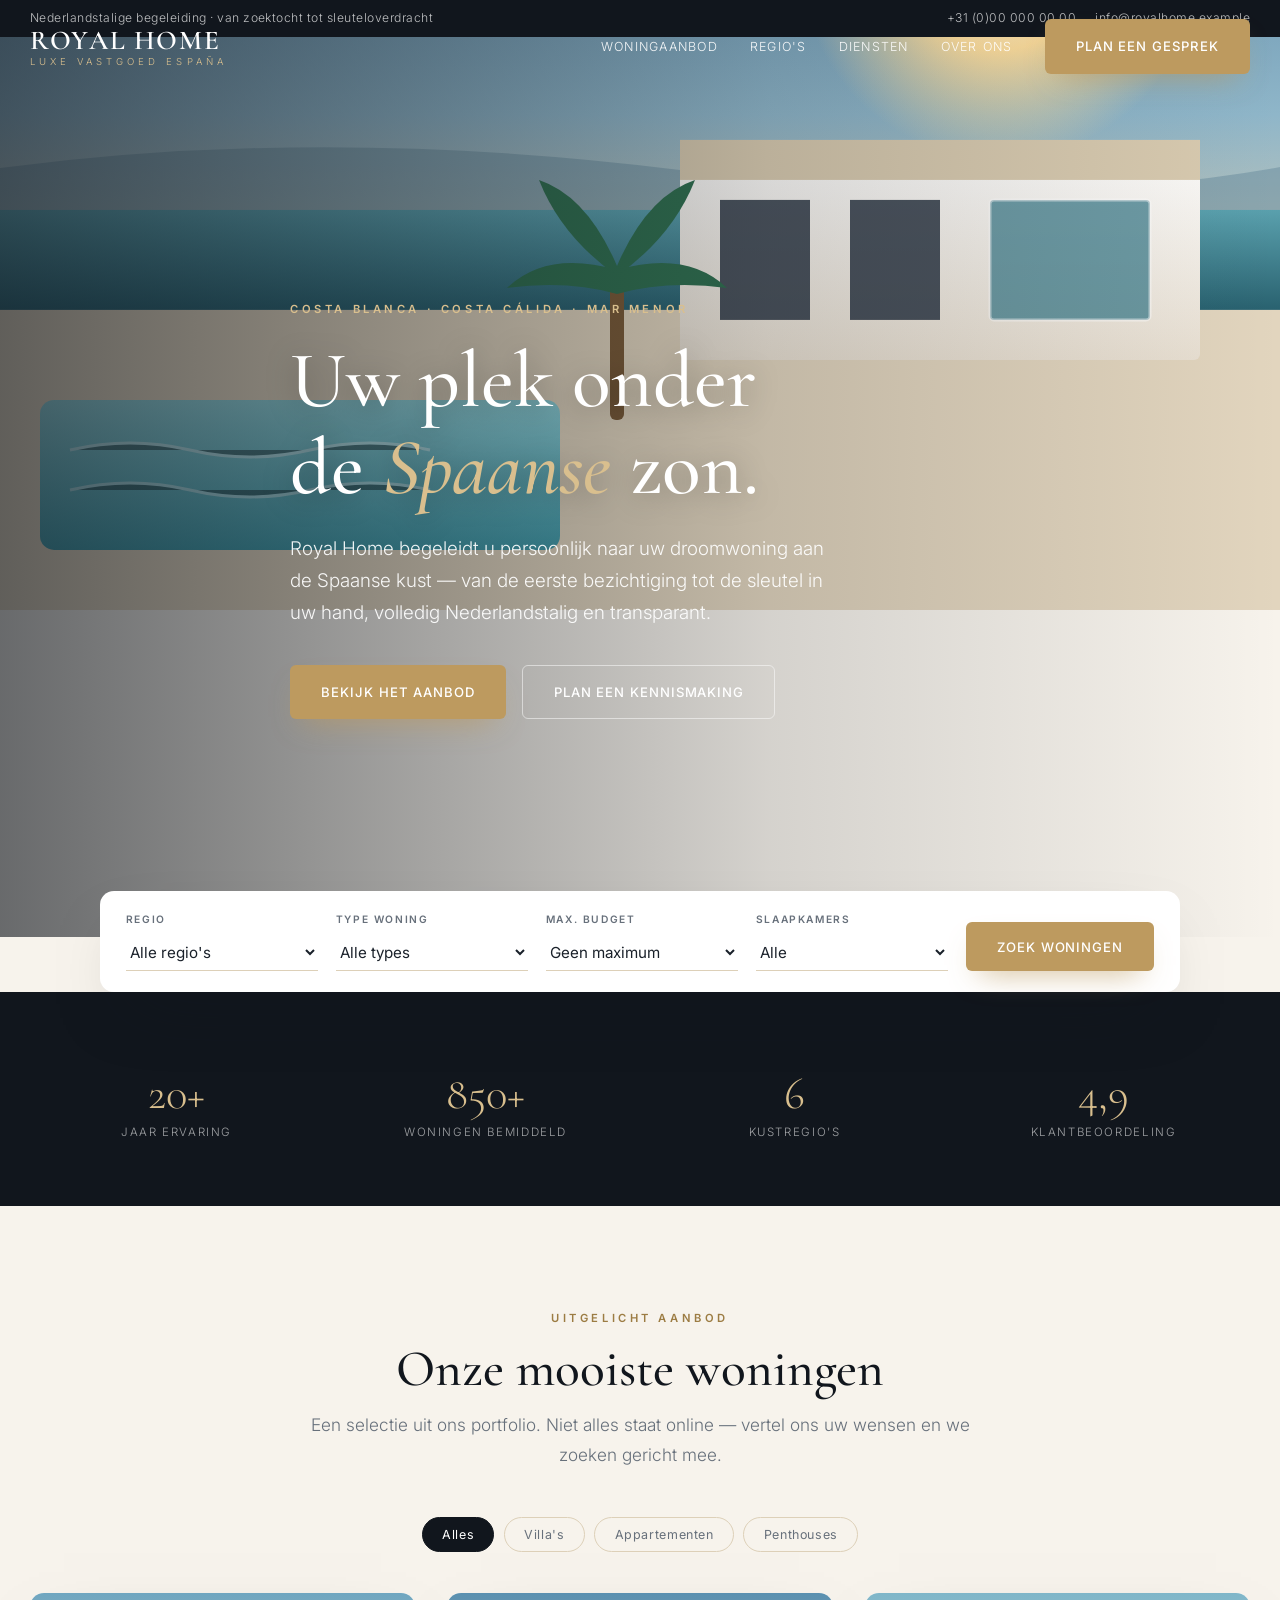
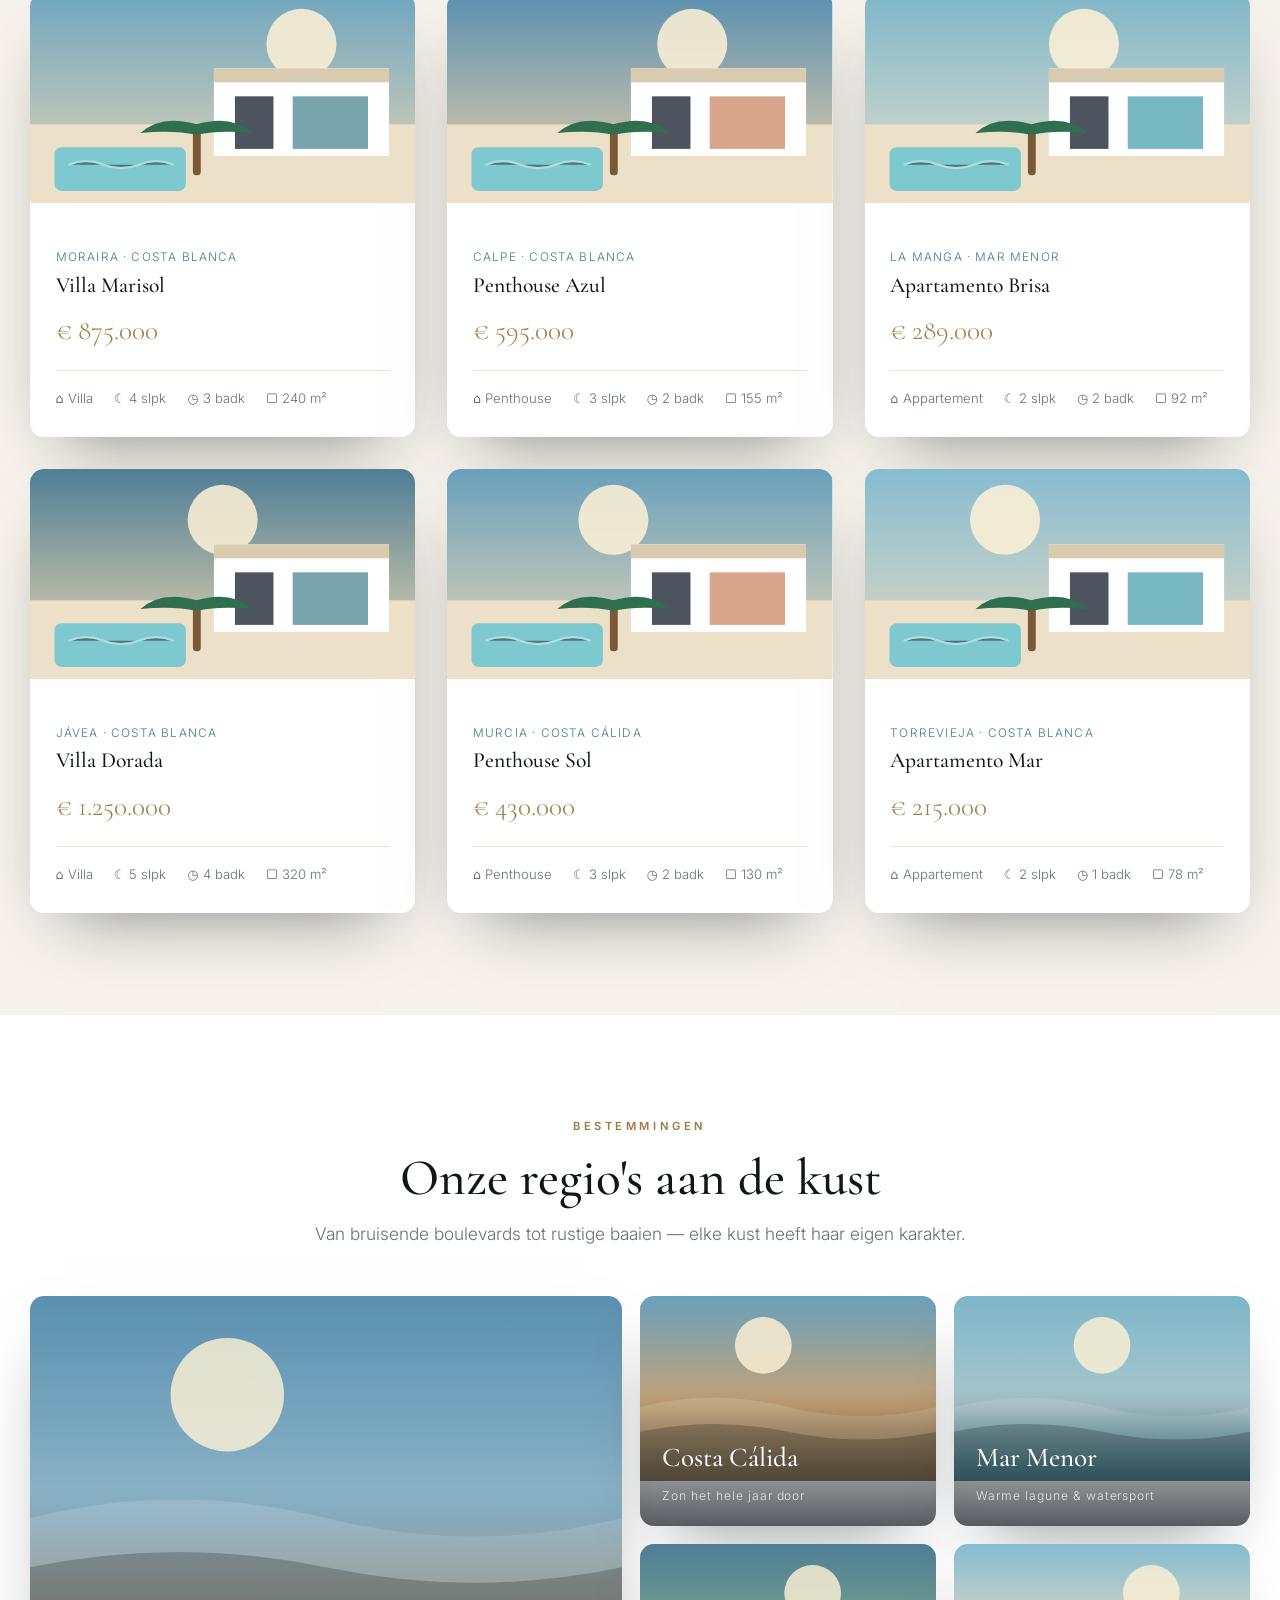
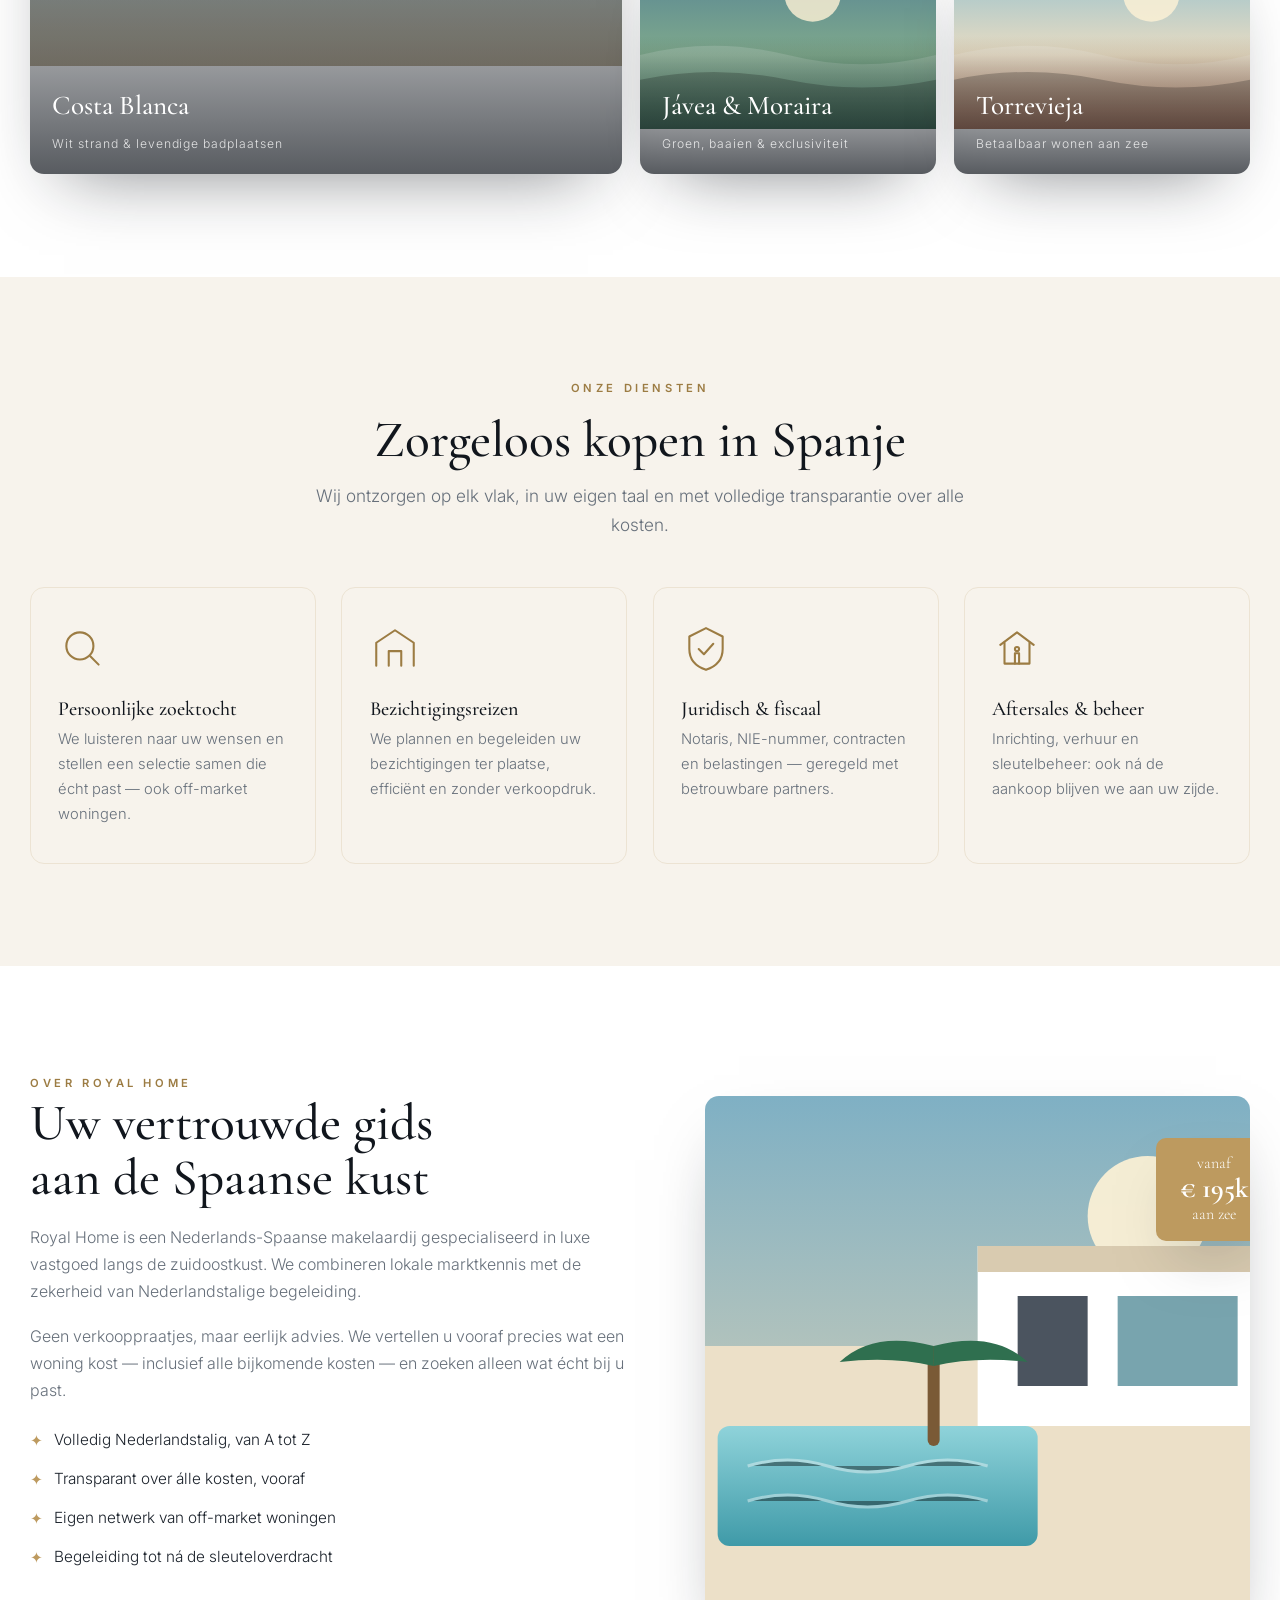
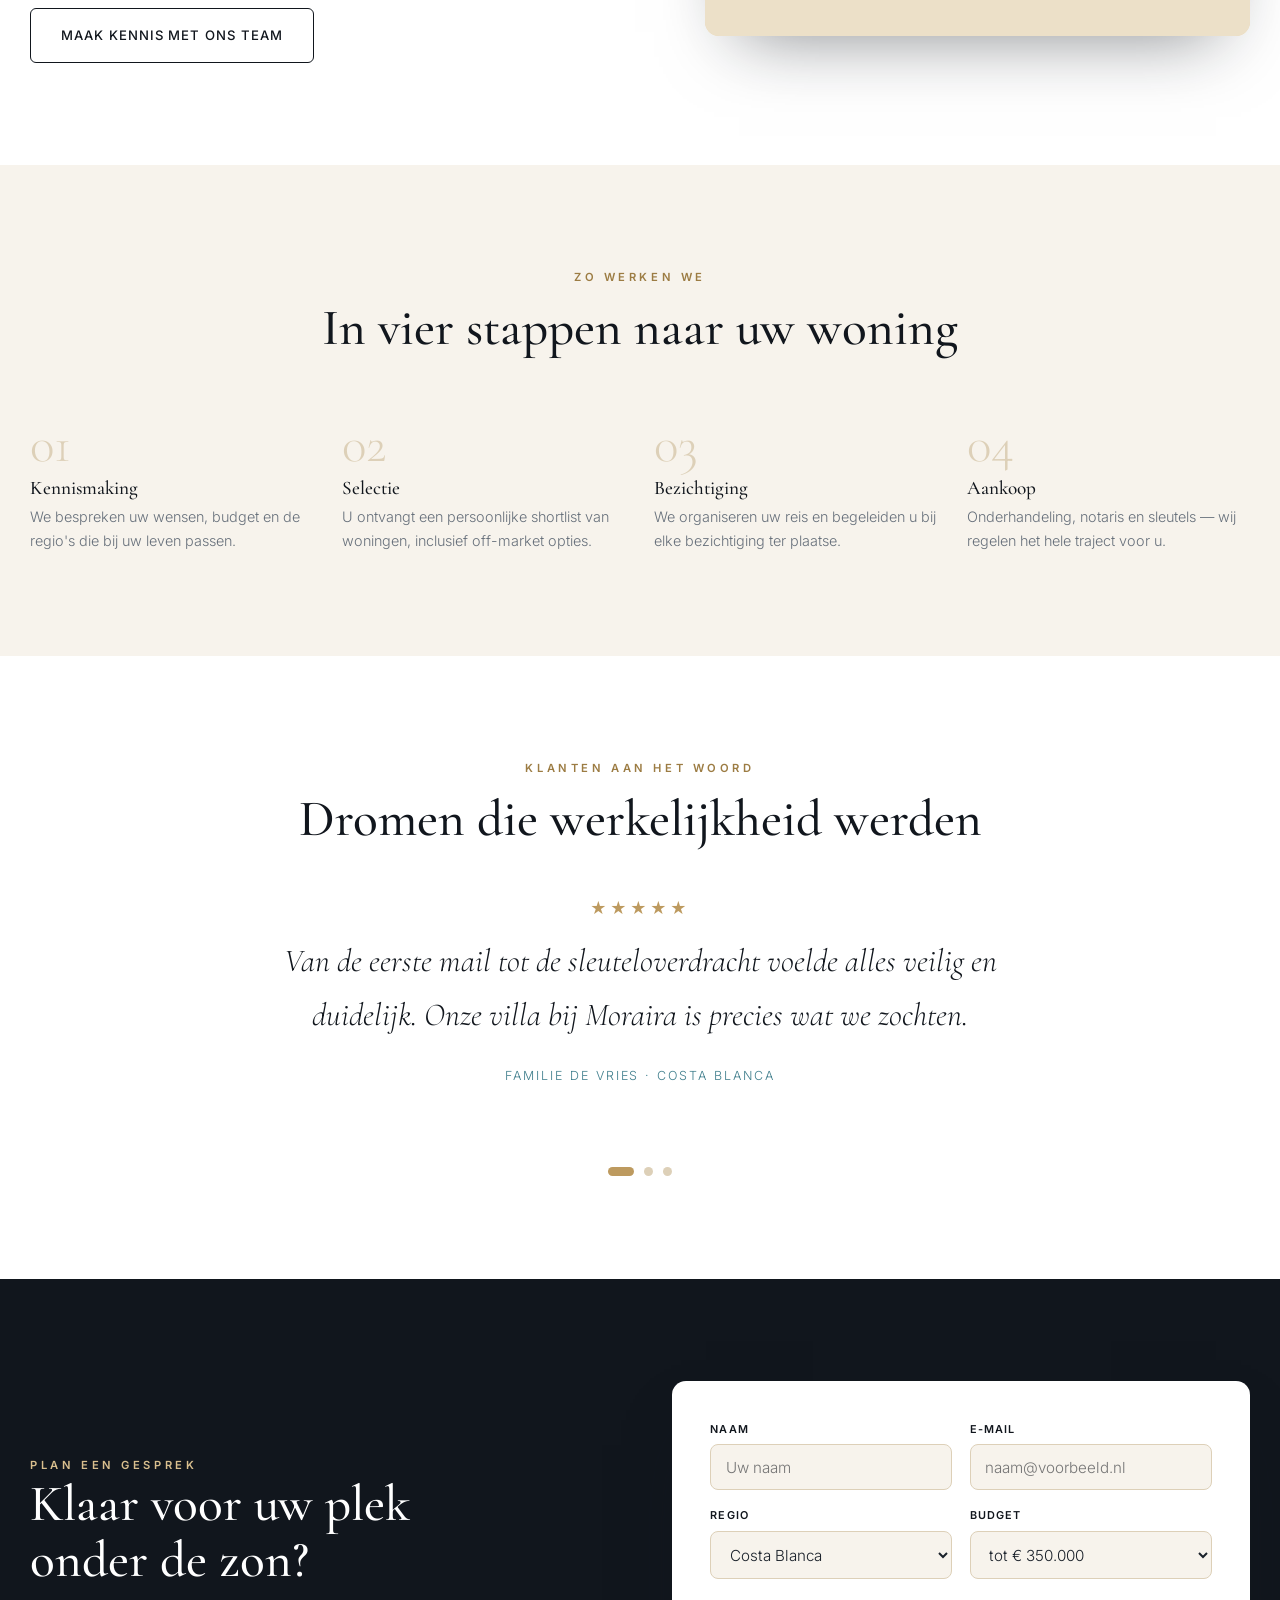
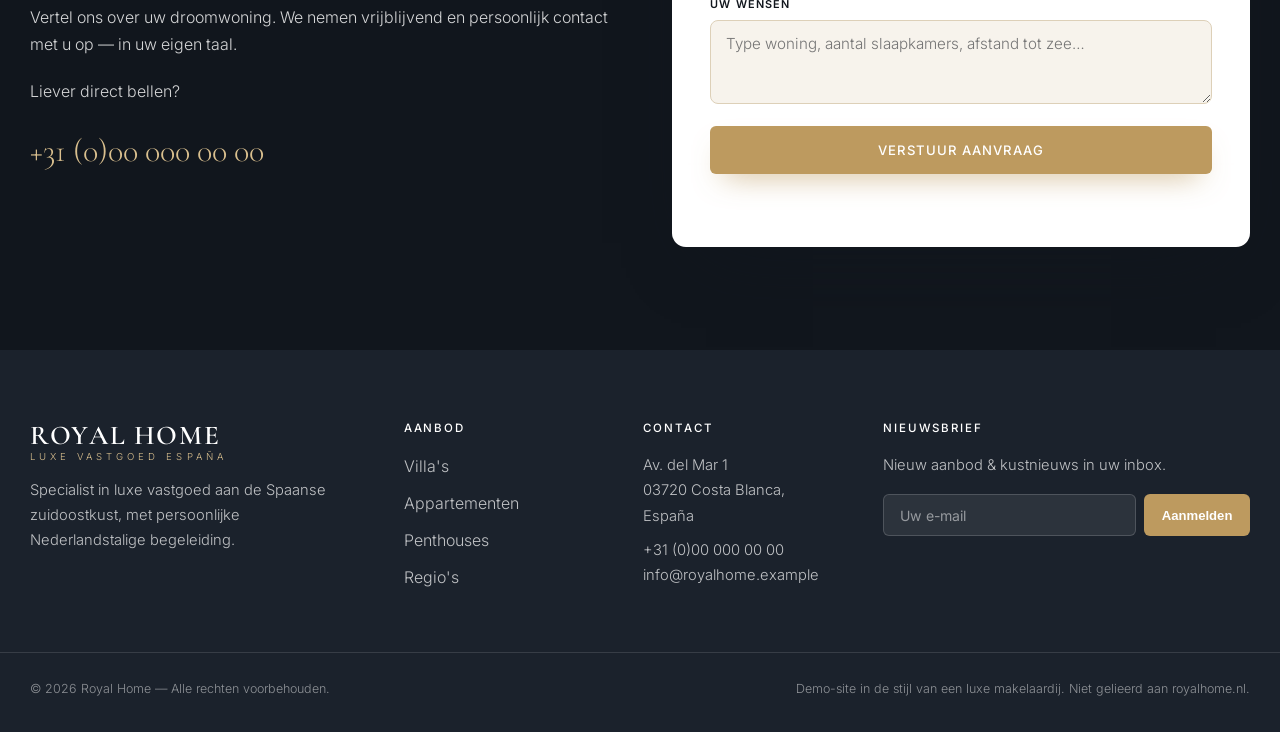
==== website/royalhome/index.html @ 803c6f8b "Add Royal Home — luxury Spanish real-estate site (in the style of) Self-contained one-page site for " ====
<!DOCTYPE html>
<html lang="nl">
<head>
<meta charset="UTF-8" />
<meta name="viewport" content="width=device-width, initial-scale=1.0" />
<meta name="description" content="Royal Home — specialist in luxe vastgoed aan de Spaanse kust. Vind uw droomwoning aan de Costa Blanca met persoonlijke, Nederlandstalige begeleiding." />
<meta name="theme-color" content="#11161d" />
<title>Royal Home — Luxe vastgoed aan de Spaanse kust</title>
<link rel="preconnect" href="https://fonts.googleapis.com" />
<link rel="preconnect" href="https://fonts.gstatic.com" crossorigin />
<link href="https://fonts.googleapis.com/css2?family=Cormorant+Garamond:ital,wght@0,400;0,500;0,600;1,400&family=Inter:wght@300;400;500;600&display=swap" rel="stylesheet" />
<style>
/* =====================================================================
   ROYAL HOME — luxe vastgoed (zelfstandige one-page, in de stijl van een
   premium makelaardij). Alle beelden zijn met SVG/CSS opgebouwd.
   ===================================================================== */
:root{
  --night:#11161d; --charcoal:#1b222c; --slate:#2c3744; --steel:#5a6878;
  --cream:#f7f3ec; --sand:#ece3d3; --sand-2:#ddd0b8;
  --gold:#bd9a5f; --gold-soft:#d9bf8e; --gold-deep:#9c7c43;
  --sea:#3f7e8c; --sea-soft:#a9c7cd; --terra:#c87f5a;
  --ink:#1a212a; --muted:#67707b; --white:#fff;
  --serif:"Cormorant Garamond",Georgia,serif;
  --sans:"Inter",system-ui,-apple-system,sans-serif;
  --max:1280px; --r:14px;
  --shadow:0 30px 70px -34px rgba(17,22,29,.55);
  --ease:cubic-bezier(.22,.61,.36,1);
}
*{box-sizing:border-box;margin:0;padding:0}
html{scroll-behavior:smooth}
body{font-family:var(--sans);font-weight:300;color:var(--ink);background:var(--cream);
  line-height:1.7;overflow-x:hidden;-webkit-font-smoothing:antialiased}
a{color:inherit;text-decoration:none}
img{display:block;max-width:100%}
.container{width:100%;max-width:var(--max);margin:0 auto;padding:0 30px}
h1,h2,h3,h4{font-family:var(--serif);font-weight:500;line-height:1.08;color:var(--night)}
h1{font-size:clamp(2.7rem,6.4vw,5rem)}
h2{font-size:clamp(2rem,4.2vw,3.2rem)}
h3{font-size:1.45rem}
.eyebrow{font-family:var(--sans);text-transform:uppercase;letter-spacing:.32em;
  font-size:.7rem;font-weight:600;color:var(--gold-deep)}
.eyebrow.light{color:var(--gold-soft)}
.lead{color:var(--muted);font-size:1.08rem;font-weight:300}

/* ---------- buttons ---------- */
.btn{display:inline-flex;align-items:center;gap:.55rem;padding:.95rem 1.9rem;border-radius:6px;
  font-family:var(--sans);font-size:.82rem;font-weight:500;letter-spacing:.07em;text-transform:uppercase;
  cursor:pointer;border:1px solid transparent;transition:transform .4s var(--ease),background .4s var(--ease),color .4s var(--ease),box-shadow .4s var(--ease)}
.btn:hover{transform:translateY(-2px)}
.btn-gold{background:var(--gold);color:#fff;box-shadow:0 14px 30px -14px rgba(189,154,95,.8)}
.btn-gold:hover{background:var(--gold-deep)}
.btn-ghost{background:transparent;color:#fff;border-color:rgba(255,255,255,.5)}
.btn-ghost:hover{background:rgba(255,255,255,.12)}
.btn-line{background:transparent;color:var(--night);border-color:var(--night)}
.btn-line:hover{background:var(--night);color:#fff}
.btn-block{width:100%;justify-content:center}

/* ---------- preloader ---------- */
#loader{position:fixed;inset:0;z-index:10000;background:var(--night);display:flex;flex-direction:column;
  align-items:center;justify-content:center;gap:1.3rem;transition:opacity .8s var(--ease),visibility .8s}
#loader.done{opacity:0;visibility:hidden}
.lo-mark{font-family:var(--serif);color:#fff;font-size:2rem;letter-spacing:.16em;text-align:center}
.lo-mark b{color:var(--gold-soft);font-weight:500}
.lo-bar{width:170px;height:2px;background:rgba(255,255,255,.16);overflow:hidden}
.lo-bar i{display:block;height:100%;width:0;background:var(--gold);animation:load 1.5s var(--ease) forwards}
@keyframes load{to{width:100%}}
.lo-cap{font-size:.64rem;letter-spacing:.4em;text-transform:uppercase;color:rgba(255,255,255,.5)}

/* ---------- topbar + header ---------- */
.topbar{background:var(--night);color:rgba(255,255,255,.72);font-size:.76rem;letter-spacing:.04em;
  padding:.5rem 0;position:relative;z-index:190}
.topbar .row{display:flex;justify-content:space-between;align-items:center;gap:1rem}
.topbar a:hover{color:var(--gold-soft)}
.topbar .r a{margin-left:1.2rem}
.header{position:fixed;top:0;left:0;right:0;z-index:200;padding:1.2rem 0;
  transition:transform .5s var(--ease),background .5s var(--ease),padding .5s var(--ease),box-shadow .5s var(--ease)}
.header.scrolled{background:rgba(247,243,236,.95);backdrop-filter:blur(14px);padding:.7rem 0;
  box-shadow:0 1px 0 rgba(17,22,29,.08);top:0}
.header.hidden{transform:translateY(-130%)}
.header-inner{display:flex;align-items:center;justify-content:space-between}
.brand{display:flex;flex-direction:column;line-height:1;font-family:var(--serif);color:#fff;transition:color .5s var(--ease)}
.brand b{font-size:1.7rem;font-weight:600;letter-spacing:.06em}
.brand span{font-family:var(--sans);font-size:.6rem;letter-spacing:.42em;text-transform:uppercase;
  color:var(--gold-soft);margin-top:3px}
.scrolled .brand{color:var(--night)}
.nav{display:flex;align-items:center;gap:2rem}
.nav a.link{font-size:.78rem;letter-spacing:.1em;text-transform:uppercase;color:rgba(255,255,255,.92);position:relative;padding:.2rem 0}
.nav a.link::after{content:"";position:absolute;left:0;bottom:-4px;width:0;height:1px;background:var(--gold);transition:width .4s var(--ease)}
.nav a.link:hover::after{width:100%}
.scrolled .nav a.link{color:var(--ink)}
.burger{display:none;flex-direction:column;gap:6px;background:none;border:0;cursor:pointer;padding:8px;z-index:210}
.burger span{width:26px;height:2px;background:#fff;transition:.4s var(--ease)}
.scrolled .burger span{background:var(--night)}
.burger.open span{background:var(--night)}
.burger.open span:nth-child(1){transform:translateY(8px) rotate(45deg)}
.burger.open span:nth-child(2){opacity:0}
.burger.open span:nth-child(3){transform:translateY(-8px) rotate(-45deg)}

/* ---------- hero ---------- */
.hero{position:relative;height:100vh;min-height:680px;overflow:hidden;color:#fff;display:flex;align-items:center}
.scene{position:absolute;inset:0;z-index:0}
.scene svg{width:100%;height:100%;display:block}
.sun{animation:sunGlow 6s ease-in-out infinite}
@keyframes sunGlow{0%,100%{opacity:.92}50%{opacity:1}}
.palm{transform-box:fill-box;transform-origin:bottom center;animation:sway 5s ease-in-out infinite}
@keyframes sway{0%,100%{transform:rotate(-1.5deg)}50%{transform:rotate(1.5deg)}}
.hero::before{content:"";position:absolute;inset:0;z-index:1;
  background:linear-gradient(90deg,rgba(17,22,29,.62),rgba(17,22,29,.15) 60%,transparent)}
.hero-content{position:relative;z-index:3;max-width:760px;padding-top:40px}
.hero .eyebrow{display:inline-block;margin-bottom:1.2rem;opacity:0;animation:up .9s var(--ease) .3s forwards}
.hero h1{color:#fff;margin-bottom:1.4rem;text-shadow:0 4px 30px rgba(0,0,0,.35)}
.hero h1 .ln{display:block;opacity:0;transform:translateY(40px);animation:up 1s var(--ease) forwards}
.hero h1 .ln:nth-child(1){animation-delay:.45s}.hero h1 .ln:nth-child(2){animation-delay:.62s}
.hero .em{font-style:italic;color:var(--gold-soft)}
.hero-sub{font-size:1.18rem;max-width:540px;margin-bottom:2.2rem;color:rgba(255,255,255,.92);
  opacity:0;animation:up 1s var(--ease) .85s forwards}
.hero-actions{display:flex;gap:1rem;flex-wrap:wrap;opacity:0;animation:up 1s var(--ease) 1.05s forwards}
@keyframes up{to{opacity:1;transform:none}}

/* ---------- search bar ---------- */
.searchbar{position:relative;z-index:6;margin:-46px auto 0;max-width:1080px;background:#fff;
  border-radius:var(--r);box-shadow:var(--shadow);padding:1.3rem 1.6rem;display:grid;
  grid-template-columns:repeat(4,1fr) auto;gap:1.1rem;align-items:end}
.searchbar .fld{display:flex;flex-direction:column;gap:.35rem;text-align:left}
.searchbar label{font-size:.64rem;letter-spacing:.16em;text-transform:uppercase;color:var(--muted);font-weight:600}
.searchbar select,.searchbar input{border:0;border-bottom:1px solid var(--sand-2);background:transparent;
  padding:.45rem 0;font-family:var(--sans);font-size:.95rem;color:var(--ink);outline:none;transition:border-color .3s}
.searchbar select:focus,.searchbar input:focus{border-color:var(--gold)}
.searchbar .btn{height:fit-content}

/* ---------- reveal ---------- */
.reveal{opacity:0;transform:translateY(38px);transition:opacity 1s var(--ease),transform 1s var(--ease)}
.reveal.in{opacity:1;transform:none}
.reveal.d1{transition-delay:.1s}.reveal.d2{transition-delay:.2s}.reveal.d3{transition-delay:.3s}

/* ---------- sections ---------- */
.pad{padding:clamp(4.5rem,8vw,7.5rem) 0}
.alt{background:#fff}
.head{max-width:700px;margin:0 auto 3rem;text-align:center}
.head .eyebrow{display:block;margin-bottom:.9rem}
.head h2{margin-bottom:.8rem}

/* stats strip */
.strip{background:var(--night);color:#fff}
.strip .grid{display:grid;grid-template-columns:repeat(4,1fr);gap:1rem;text-align:center}
.strip .num{font-family:var(--serif);font-size:2.8rem;color:var(--gold-soft);line-height:1}
.strip .lbl{font-size:.72rem;letter-spacing:.14em;text-transform:uppercase;color:rgba(255,255,255,.6);margin-top:.4rem}

/* ---------- properties ---------- */
.filters{display:flex;justify-content:center;gap:.6rem;flex-wrap:wrap;margin-bottom:2.6rem}
.filters button{border:1px solid var(--sand-2);background:transparent;color:var(--muted);
  padding:.55rem 1.2rem;border-radius:999px;font-family:var(--sans);font-size:.78rem;letter-spacing:.05em;
  cursor:pointer;transition:.35s var(--ease)}
.filters button:hover{border-color:var(--gold)}
.filters button.on{background:var(--night);color:#fff;border-color:var(--night)}
.props{display:grid;grid-template-columns:repeat(3,1fr);gap:2rem}
.prop{background:#fff;border-radius:var(--r);overflow:hidden;box-shadow:var(--shadow);display:flex;flex-direction:column;
  transition:transform .55s var(--ease),box-shadow .55s var(--ease),opacity .4s,filter .4s}
.prop:hover{transform:translateY(-8px);box-shadow:0 44px 80px -36px rgba(17,22,29,.55)}
.prop.hide{display:none}
.prop-art{position:relative;height:230px;overflow:hidden;cursor:pointer}
.prop-art .scene-svg{position:absolute;inset:0;transition:transform 1.1s var(--ease)}
.prop:hover .prop-art .scene-svg{transform:scale(1.07)}
.prop-badge{position:absolute;top:14px;left:14px;background:var(--gold);color:#fff;font-size:.64rem;
  letter-spacing:.12em;text-transform:uppercase;font-weight:600;padding:.35rem .7rem;border-radius:4px}
.prop-fav{position:absolute;top:12px;right:12px;width:34px;height:34px;border-radius:50%;border:0;
  background:rgba(255,255,255,.85);color:var(--gold-deep);cursor:pointer;font-size:1rem;line-height:34px;text-align:center;transition:.3s}
.prop-fav:hover{background:#fff;transform:scale(1.1)}
.prop-fav.on{background:var(--gold);color:#fff}
.prop-body{padding:1.5rem 1.6rem 1.7rem;display:flex;flex-direction:column;flex:1}
.prop-loc{font-size:.74rem;letter-spacing:.1em;text-transform:uppercase;color:var(--sea);margin-bottom:.4rem}
.prop-body h3{margin-bottom:.5rem;font-size:1.35rem}
.prop-price{font-family:var(--serif);font-size:1.7rem;color:var(--gold-deep);margin:.2rem 0 1rem}
.prop-meta{display:flex;gap:1.3rem;margin-top:auto;padding-top:1rem;border-top:1px solid var(--sand);
  font-size:.82rem;color:var(--muted)}
.prop-meta span{display:flex;align-items:center;gap:.4rem}
.props-empty{grid-column:1/-1;text-align:center;color:var(--muted);padding:3rem 0;font-family:var(--serif);font-size:1.4rem}

/* ---------- regions ---------- */
.regions{display:grid;grid-template-columns:2fr 1fr 1fr;grid-auto-rows:230px;gap:18px}
.region{position:relative;border-radius:var(--r);overflow:hidden;cursor:pointer;box-shadow:var(--shadow)}
.region .scene-svg{position:absolute;inset:0;transition:transform 1s var(--ease)}
.region:hover .scene-svg{transform:scale(1.08)}
.region::after{content:"";position:absolute;inset:0;background:linear-gradient(transparent 40%,rgba(17,22,29,.7))}
.region .cap{position:absolute;left:22px;bottom:18px;z-index:2;color:#fff}
.region .cap b{font-family:var(--serif);font-size:1.7rem;font-weight:500;display:block}
.region .cap span{font-size:.76rem;letter-spacing:.08em;color:rgba(255,255,255,.8)}
.region.big{grid-row:span 2}

/* ---------- services ---------- */
.services{display:grid;grid-template-columns:repeat(4,1fr);gap:1.6rem}
.svc{background:var(--cream);border-radius:var(--r);padding:2.2rem 1.7rem;border:1px solid var(--sand);
  transition:transform .5s var(--ease),border-color .5s var(--ease),background .5s var(--ease)}
.svc:hover{transform:translateY(-8px);border-color:var(--gold);background:#fff}
.svc .ic{width:50px;height:50px;color:var(--gold-deep);margin-bottom:1.1rem}
.svc h3{font-size:1.25rem;margin-bottom:.4rem}
.svc p{color:var(--muted);font-size:.92rem}

/* ---------- about ---------- */
.about-grid{display:grid;grid-template-columns:1.05fr .95fr;gap:4.5rem;align-items:center}
.about-text p{color:var(--muted);margin:1.1rem 0}
.about-art{position:relative;height:540px;border-radius:var(--r);overflow:hidden;box-shadow:var(--shadow)}
.about-art .badge{position:absolute;right:-22px;top:42px;background:var(--gold);color:#fff;
  font-family:var(--serif);padding:1rem 1.5rem;border-radius:10px;box-shadow:var(--shadow);line-height:1.2;text-align:center}
.about-art .badge b{display:block;font-size:1.7rem}
.check{list-style:none;margin-top:1.4rem}
.check li{display:flex;gap:.7rem;align-items:flex-start;margin-bottom:.7rem;color:var(--ink);font-size:.96rem}
.check li .ck{color:var(--gold);font-weight:700;margin-top:.1rem}

/* ---------- process ---------- */
.steps{display:grid;grid-template-columns:repeat(4,1fr);gap:1.8rem;counter-reset:s}
.step{position:relative;padding-top:1rem}
.step .no{font-family:var(--serif);font-size:3.2rem;color:var(--sand-2);line-height:1}
.step h3{font-size:1.2rem;margin:.4rem 0}
.step p{color:var(--muted);font-size:.9rem}

/* ---------- testimonials ---------- */
.quotes{position:relative;max-width:820px;margin:0 auto;text-align:center;min-height:240px}
.quote{position:absolute;inset:0;opacity:0;transform:translateY(20px);transition:opacity .8s var(--ease),transform .8s var(--ease);pointer-events:none}
.quote.active{opacity:1;transform:none;position:relative;pointer-events:auto}
.quote .stars{color:var(--gold);letter-spacing:.2em;margin-bottom:.7rem}
.quote p{font-family:var(--serif);font-size:clamp(1.4rem,2.6vw,2rem);font-style:italic;color:var(--night);margin:.4rem 0 1.4rem}
.quote .who{font-size:.78rem;letter-spacing:.16em;text-transform:uppercase;color:var(--sea)}
.dots{display:flex;gap:.6rem;justify-content:center;margin-top:2rem}
.dots button{width:9px;height:9px;border-radius:50%;border:0;background:var(--sand-2);cursor:pointer;transition:.3s}
.dots button.on{background:var(--gold);width:26px;border-radius:6px}

/* ---------- CTA / contact ---------- */
.cta{position:relative;color:#fff;overflow:hidden;background:var(--night)}
.cta .scene{opacity:.45}
.cta-grid{position:relative;z-index:2;display:grid;grid-template-columns:1fr 1fr;gap:4rem;align-items:center}
.cta h2{color:#fff;margin-bottom:1rem}
.cta-text p{color:rgba(255,255,255,.82);margin-bottom:1.2rem}
.cta-text .phone{font-family:var(--serif);font-size:2rem;color:var(--gold-soft)}
.form{background:#fff;border-radius:var(--r);padding:2.4rem;box-shadow:var(--shadow)}
.form .row{display:grid;grid-template-columns:1fr 1fr;gap:1.1rem}
.form label{display:block;font-size:.68rem;letter-spacing:.1em;text-transform:uppercase;color:var(--night);font-weight:600;margin-bottom:1rem}
.form input,.form select,.form textarea{width:100%;margin-top:.4rem;padding:.78rem .9rem;border:1px solid var(--sand-2);
  border-radius:8px;font-family:inherit;font-size:.95rem;color:var(--ink);background:var(--cream);font-weight:300;
  transition:border-color .3s,box-shadow .3s}
.form input:focus,.form select:focus,.form textarea:focus{outline:0;border-color:var(--gold);box-shadow:0 0 0 3px rgba(189,154,95,.16)}
.msg{margin-top:1rem;text-align:center;font-size:.95rem;min-height:1.2rem}
.msg.ok{color:var(--sea)}.msg.err{color:var(--terra)}

/* ---------- lightbox ---------- */
.lb{position:fixed;inset:0;z-index:9000;background:rgba(10,14,18,.93);backdrop-filter:blur(6px);
  display:flex;align-items:center;justify-content:center;opacity:0;visibility:hidden;transition:opacity .5s var(--ease),visibility .5s}
.lb.open{opacity:1;visibility:visible}
.lb-stage{width:min(88vw,1040px);height:min(74vh,660px);border-radius:14px;overflow:hidden;position:relative;
  box-shadow:0 50px 120px -40px #000;transform:scale(.94);transition:transform .5s var(--ease)}
.lb.open .lb-stage{transform:scale(1)}
.lb-cap{position:absolute;left:0;right:0;bottom:0;padding:1.4rem 1.6rem;color:#fff;font-family:var(--serif);font-size:1.5rem;
  background:linear-gradient(transparent,rgba(10,14,18,.85))}
.lb-cap small{display:block;font-family:var(--sans);font-size:.8rem;letter-spacing:.1em;color:var(--gold-soft);text-transform:uppercase;margin-top:.2rem}
.lb-btn{position:absolute;top:50%;transform:translateY(-50%);width:54px;height:54px;border-radius:50%;
  border:1px solid rgba(255,255,255,.3);background:rgba(0,0,0,.25);color:#fff;font-size:1.3rem;cursor:pointer}
.lb-btn:hover{background:rgba(255,255,255,.16)}
.lb-prev{left:3vw}.lb-next{right:3vw}
.lb-close{position:absolute;top:4vh;right:4vw;width:46px;height:46px;border-radius:50%;border:1px solid rgba(255,255,255,.3);background:transparent;color:#fff;font-size:1.3rem;cursor:pointer}

/* ---------- footer ---------- */
.footer{background:var(--charcoal);color:rgba(255,255,255,.72);padding:4.5rem 0 2rem}
.f-grid{display:grid;grid-template-columns:1.7fr 1fr 1fr 1.3fr;gap:3rem}
.f-brand .brand{color:#fff;margin-bottom:1rem}
.f-brand p{font-size:.92rem;max-width:300px}
.f-col h4{color:#fff;font-family:var(--sans);font-size:.72rem;letter-spacing:.16em;text-transform:uppercase;margin-bottom:1.2rem}
.f-col ul{list-style:none}.f-col li{margin-bottom:.6rem}
.f-col a:hover{color:var(--gold-soft)}.f-col p{font-size:.92rem;margin-bottom:.6rem}
.news{display:flex;gap:.5rem;margin-top:1rem}
.news input{flex:1;background:rgba(255,255,255,.08);border:1px solid rgba(255,255,255,.16);border-radius:6px;
  padding:.7rem 1rem;color:#fff;font-family:inherit;font-size:.88rem;outline:none}
.news input::placeholder{color:rgba(255,255,255,.5)}
.news button{border:0;border-radius:6px;padding:.7rem 1.1rem;background:var(--gold);color:#fff;font-weight:600;cursor:pointer;font-size:.82rem}
.f-bottom{display:flex;justify-content:space-between;flex-wrap:wrap;gap:.6rem;margin-top:3.2rem;padding-top:1.6rem;
  border-top:1px solid rgba(255,255,255,.12);font-size:.78rem;color:rgba(255,255,255,.5)}

/* ---------- responsive ---------- */
@media(max-width:980px){
  .about-grid,.cta-grid{grid-template-columns:1fr}
  .about-art{height:400px}
  .props,.services,.steps{grid-template-columns:repeat(2,1fr)}
  .regions{grid-template-columns:1fr 1fr;grid-auto-rows:200px}
  .region.big{grid-row:span 1}
  .strip .grid{grid-template-columns:repeat(2,1fr);gap:2rem}
  .searchbar{grid-template-columns:1fr 1fr}
  .f-grid{grid-template-columns:1fr 1fr}
}
@media(max-width:640px){
  .topbar .l{display:none}
  .burger{display:flex}
  .nav{position:fixed;inset:0;background:var(--cream);flex-direction:column;justify-content:center;gap:1.4rem;transform:translateX(100%);transition:transform .5s var(--ease)}
  .nav.open{transform:none}
  .nav a.link{color:var(--ink);font-size:1.2rem;font-family:var(--serif)}
  .props,.services,.steps,.regions,.form .row,.searchbar{grid-template-columns:1fr}
  .strip .grid{grid-template-columns:1fr}
  .f-grid{grid-template-columns:1fr}
}
@media(prefers-reduced-motion:reduce){*{animation:none!important;transition:none!important}}
</style>
</head>
<body>

<!-- PRELOADER -->
<div id="loader">
  <div class="lo-mark">ROYAL <b>HOME</b></div>
  <div class="lo-bar"><i></i></div>
  <div class="lo-cap">Luxe vastgoed · España</div>
</div>

<!-- TOPBAR -->
<div class="topbar">
  <div class="container row">
    <div class="l">Nederlandstalige begeleiding · van zoektocht tot sleuteloverdracht</div>
    <div class="r"><a href="tel:+31000000000">+31 (0)00 000 00 00</a><a href="mailto:info@royalhome.example">info@royalhome.example</a></div>
  </div>
</div>

<!-- HEADER -->
<header class="header" id="header">
  <div class="container header-inner">
    <a href="#home" class="brand"><b>ROYAL HOME</b><span>Luxe vastgoed España</span></a>
    <nav class="nav" id="nav">
      <a href="#aanbod" class="link">Woningaanbod</a>
      <a href="#regios" class="link">Regio's</a>
      <a href="#diensten" class="link">Diensten</a>
      <a href="#over" class="link">Over ons</a>
      <a href="#contact" class="btn btn-gold">Plan een gesprek</a>
    </nav>
    <button class="burger" id="burger" aria-label="Menu"><span></span><span></span><span></span></button>
  </div>
</header>

<!-- HERO -->
<section class="hero" id="home">
  <div class="scene" data-parallax="0.25">
    <svg viewBox="0 0 1440 900" preserveAspectRatio="xMidYMid slice" aria-hidden="true">
      <defs>
        <linearGradient id="sky" x1="0" y1="0" x2="0" y2="1">
          <stop offset="0" stop-color="#3f6f93"/><stop offset="45%" stop-color="#8fb6c9"/>
          <stop offset="75%" stop-color="#f0d3a8"/><stop offset="100%" stop-color="#f7e6c6"/>
        </linearGradient>
        <radialGradient id="sunG" cx="50%" cy="50%" r="50%">
          <stop offset="0" stop-color="#fff6e2"/><stop offset="45%" stop-color="#ffdf9e"/><stop offset="100%" stop-color="#ffdf9e" stop-opacity="0"/>
        </radialGradient>
        <linearGradient id="seaG" x1="0" y1="0" x2="0" y2="1"><stop offset="0" stop-color="#5aa0ad"/><stop offset="100%" stop-color="#1f5563"/></linearGradient>
        <linearGradient id="villaG" x1="0" y1="0" x2="0" y2="1"><stop offset="0" stop-color="#ffffff"/><stop offset="100%" stop-color="#e9e0d2"/></linearGradient>
        <linearGradient id="poolG" x1="0" y1="0" x2="0" y2="1"><stop offset="0" stop-color="#8fd3da"/><stop offset="100%" stop-color="#3f9aa8"/></linearGradient>
      </defs>
      <rect width="1440" height="900" fill="url(#sky)"/>
      <circle class="sun" cx="1080" cy="250" r="200" fill="url(#sunG)"/>
      <circle class="sun" cx="1080" cy="250" r="72" fill="#fff2d2"/>
      <!-- hills -->
      <path d="M0 470 Q360 410 760 460 T1440 440 V620 H0Z" fill="#6e91a0" opacity=".55"/>
      <!-- sea -->
      <rect y="500" width="1440" height="120" fill="url(#seaG)"/>
      <g opacity=".45" fill="#ffeec4"><rect x="1020" y="540" width="120" height="6" rx="3"/><rect x="1000" y="560" width="160" height="6" rx="3"/></g>
      <!-- villa terrace -->
      <rect y="600" width="1440" height="300" fill="#e7dcc8"/>
      <rect y="600" width="1440" height="300" fill="#d9cbb0" opacity=".4"/>
      <!-- pool -->
      <rect x="120" y="690" width="520" height="150" rx="14" fill="url(#poolG)"/>
      <g stroke="#ffffff" stroke-width="3" opacity=".4"><path d="M150 740 q60 -14 120 0 t120 0 t120 0"/><path d="M150 780 q60 -14 120 0 t120 0 t120 0"/></g>
      <!-- villa -->
      <g>
        <rect x="760" y="430" width="520" height="220" rx="6" fill="url(#villaG)"/>
        <rect x="760" y="430" width="520" height="40" fill="#d9cbb0"/>
        <rect x="800" y="490" width="90" height="120" fill="#2c3744" opacity=".85"/>
        <rect x="930" y="490" width="90" height="120" fill="#2c3744" opacity=".85"/>
        <rect x="1070" y="490" width="160" height="120" rx="4" fill="#3f7e8c" opacity=".75"/>
        <rect x="1070" y="490" width="160" height="120" rx="4" fill="none" stroke="#fff" stroke-width="3" opacity=".5"/>
      </g>
      <!-- palms -->
      <g class="palm">
        <rect x="690" y="560" width="14" height="150" rx="6" fill="#7a5a36"/>
        <g fill="#2f6f4f"><path d="M697 560 q-70 -20 -110 18 q60 -8 110 6Z"/><path d="M697 560 q70 -20 110 18 q-60 -8 -110 6Z"/><path d="M697 556 q-30 -70 -78 -86 q22 56 78 96Z"/><path d="M697 556 q30 -70 78 -86 q-22 56 -78 96Z"/></g>
      </g>
    </svg>
  </div>
  <div class="container hero-content">
    <span class="eyebrow light">Costa Blanca · Costa Cálida · Mar Menor</span>
    <h1><span class="ln">Uw plek onder</span><span class="ln">de <span class="em">Spaanse</span> zon.</span></h1>
    <p class="hero-sub">Royal Home begeleidt u persoonlijk naar uw droomwoning aan de Spaanse kust — van de eerste bezichtiging tot de sleutel in uw hand, volledig Nederlandstalig en transparant.</p>
    <div class="hero-actions">
      <a href="#aanbod" class="btn btn-gold">Bekijk het aanbod</a>
      <a href="#contact" class="btn btn-ghost">Plan een kennismaking</a>
    </div>
  </div>
</section>

<!-- SEARCH BAR -->
<form class="searchbar" id="searchbar">
  <div class="fld"><label>Regio</label>
    <select id="sRegion"><option value="all">Alle regio's</option><option>Costa Blanca</option><option>Costa Cálida</option><option>Mar Menor</option></select></div>
  <div class="fld"><label>Type woning</label>
    <select id="sType"><option value="all">Alle types</option><option>Villa</option><option>Appartement</option><option>Penthouse</option></select></div>
  <div class="fld"><label>Max. budget</label>
    <select id="sBudget"><option value="9999999">Geen maximum</option><option value="350000">tot € 350.000</option><option value="600000">tot € 600.000</option><option value="1000000">tot € 1.000.000</option></select></div>
  <div class="fld"><label>Slaapkamers</label>
    <select id="sBeds"><option value="0">Alle</option><option value="2">2+</option><option value="3">3+</option><option value="4">4+</option></select></div>
  <button class="btn btn-gold" type="submit">Zoek woningen</button>
</form>

<!-- STATS STRIP -->
<section class="strip pad" style="padding-top:5rem;padding-bottom:4rem">
  <div class="container">
    <div class="grid">
      <div class="reveal"><div class="num" data-count="20" data-suffix="+">0</div><div class="lbl">Jaar ervaring</div></div>
      <div class="reveal d1"><div class="num" data-count="850" data-suffix="+">0</div><div class="lbl">Woningen bemiddeld</div></div>
      <div class="reveal d2"><div class="num" data-count="6">0</div><div class="lbl">Kustregio's</div></div>
      <div class="reveal d3"><div class="num" data-count="4.9" data-decimals="1">0</div><div class="lbl">Klantbeoordeling</div></div>
    </div>
  </div>
</section>

<!-- PROPERTIES -->
<section class="pad" id="aanbod">
  <div class="container">
    <div class="head reveal"><span class="eyebrow">Uitgelicht aanbod</span><h2>Onze mooiste woningen</h2>
      <p class="lead">Een selectie uit ons portfolio. Niet alles staat online — vertel ons uw wensen en we zoeken gericht mee.</p></div>
    <div class="filters reveal" id="filters">
      <button class="on" data-f="all">Alles</button>
      <button data-f="Villa">Villa's</button>
      <button data-f="Appartement">Appartementen</button>
      <button data-f="Penthouse">Penthouses</button>
    </div>
    <div class="props" id="props"></div>
  </div>
</section>

<!-- REGIONS -->
<section class="pad alt" id="regios">
  <div class="container">
    <div class="head reveal"><span class="eyebrow">Bestemmingen</span><h2>Onze regio's aan de kust</h2>
      <p class="lead">Van bruisende boulevards tot rustige baaien — elke kust heeft haar eigen karakter.</p></div>
    <div class="regions reveal d1" id="regions"></div>
  </div>
</section>

<!-- SERVICES -->
<section class="pad" id="diensten">
  <div class="container">
    <div class="head reveal"><span class="eyebrow">Onze diensten</span><h2>Zorgeloos kopen in Spanje</h2>
      <p class="lead">Wij ontzorgen op elk vlak, in uw eigen taal en met volledige transparantie over alle kosten.</p></div>
    <div class="services">
      <div class="svc reveal">
        <svg class="ic" viewBox="0 0 48 48" fill="none" stroke="currentColor" stroke-width="2" stroke-linecap="round" stroke-linejoin="round"><circle cx="21" cy="21" r="13"/><path d="M31 31l8 8"/></svg>
        <h3>Persoonlijke zoektocht</h3><p>We luisteren naar uw wensen en stellen een selectie samen die écht past — ook off-market woningen.</p>
      </div>
      <div class="svc reveal d1">
        <svg class="ic" viewBox="0 0 48 48" fill="none" stroke="currentColor" stroke-width="2" stroke-linecap="round" stroke-linejoin="round"><path d="M6 40V18l18-12 18 12v22"/><path d="M18 40V26h12v14"/></svg>
        <h3>Bezichtigingsreizen</h3><p>We plannen en begeleiden uw bezichtigingen ter plaatse, efficiënt en zonder verkoopdruk.</p>
      </div>
      <div class="svc reveal d2">
        <svg class="ic" viewBox="0 0 48 48" fill="none" stroke="currentColor" stroke-width="2" stroke-linecap="round" stroke-linejoin="round"><path d="M24 4l16 8v12c0 11-7 17-16 20-9-3-16-9-16-20V12z"/><path d="M17 24l5 5 9-10"/></svg>
        <h3>Juridisch &amp; fiscaal</h3><p>Notaris, NIE-nummer, contracten en belastingen — geregeld met betrouwbare partners.</p>
      </div>
      <div class="svc reveal d3">
        <svg class="ic" viewBox="0 0 48 48" fill="none" stroke="currentColor" stroke-width="2" stroke-linecap="round" stroke-linejoin="round"><path d="M8 20l16-12 16 12"/><path d="M12 18v20h24V18"/><path d="M22 38V28h4v10"/><circle cx="24" cy="24" r="2"/></svg>
        <h3>Aftersales &amp; beheer</h3><p>Inrichting, verhuur en sleutelbeheer: ook ná de aankoop blijven we aan uw zijde.</p>
      </div>
    </div>
  </div>
</section>

<!-- ABOUT -->
<section class="pad alt" id="over">
  <div class="container about-grid">
    <div class="about-text reveal">
      <span class="eyebrow">Over Royal Home</span>
      <h2>Uw vertrouwde gids<br>aan de Spaanse kust</h2>
      <p>Royal Home is een Nederlands-Spaanse makelaardij gespecialiseerd in luxe vastgoed langs de zuidoostkust. We combineren lokale marktkennis met de zekerheid van Nederlandstalige begeleiding.</p>
      <p>Geen verkooppraatjes, maar eerlijk advies. We vertellen u vooraf precies wat een woning kost — inclusief alle bijkomende kosten — en zoeken alleen wat écht bij u past.</p>
      <ul class="check">
        <li><span class="ck">✦</span> Volledig Nederlandstalig, van A tot Z</li>
        <li><span class="ck">✦</span> Transparant over álle kosten, vooraf</li>
        <li><span class="ck">✦</span> Eigen netwerk van off-market woningen</li>
        <li><span class="ck">✦</span> Begeleiding tot ná de sleuteloverdracht</li>
      </ul>
      <a href="#contact" class="btn btn-line" style="margin-top:1.6rem">Maak kennis met ons team</a>
    </div>
    <div class="about-art reveal d1">
      <svg viewBox="0 0 600 540" preserveAspectRatio="xMidYMid slice" aria-hidden="true" style="width:100%;height:100%">
        <defs>
          <linearGradient id="abSky" x1="0" y1="0" x2="0" y2="1"><stop offset="0" stop-color="#7fb0c4"/><stop offset="100%" stop-color="#e9d7b4"/></linearGradient>
          <linearGradient id="abPool" x1="0" y1="0" x2="0" y2="1"><stop offset="0" stop-color="#8fd3da"/><stop offset="100%" stop-color="#3f9aa8"/></linearGradient>
        </defs>
        <rect width="600" height="540" fill="url(#abSky)"/>
        <circle cx="470" cy="120" r="60" fill="#fff3d6" opacity=".9"/>
        <rect y="250" width="600" height="290" fill="#ece0c8"/>
        <rect x="300" y="150" width="300" height="180" fill="#fff"/><rect x="300" y="150" width="300" height="26" fill="#d9cbb0"/>
        <rect x="340" y="200" width="70" height="90" fill="#2c3744" opacity=".85"/>
        <rect x="440" y="200" width="120" height="90" fill="#3f7e8c" opacity=".7"/>
        <rect x="40" y="330" width="320" height="120" rx="12" fill="url(#abPool)"/>
        <g stroke="#fff" stroke-width="3" opacity=".4"><path d="M70 370 q40 -12 80 0 t80 0 t80 0"/><path d="M70 405 q40 -12 80 0 t80 0 t80 0"/></g>
        <g class="palm"><rect x="250" y="250" width="12" height="100" rx="6" fill="#7a5a36"/>
          <g fill="#2f6f4f"><path d="M256 250 q-60 -16 -94 16 q52 -6 94 4Z"/><path d="M256 250 q60 -16 94 16 q-52 -6 -94 4Z"/></g></g>
      </svg>
      <div class="badge">vanaf<b>€ 195k</b>aan zee</div>
    </div>
  </div>
</section>

<!-- PROCESS -->
<section class="pad" id="proces">
  <div class="container">
    <div class="head reveal"><span class="eyebrow">Zo werken we</span><h2>In vier stappen naar uw woning</h2></div>
    <div class="steps">
      <div class="step reveal"><div class="no">01</div><h3>Kennismaking</h3><p>We bespreken uw wensen, budget en de regio's die bij uw leven passen.</p></div>
      <div class="step reveal d1"><div class="no">02</div><h3>Selectie</h3><p>U ontvangt een persoonlijke shortlist van woningen, inclusief off-market opties.</p></div>
      <div class="step reveal d2"><div class="no">03</div><h3>Bezichtiging</h3><p>We organiseren uw reis en begeleiden u bij elke bezichtiging ter plaatse.</p></div>
      <div class="step reveal d3"><div class="no">04</div><h3>Aankoop</h3><p>Onderhandeling, notaris en sleutels — wij regelen het hele traject voor u.</p></div>
    </div>
  </div>
</section>

<!-- TESTIMONIALS -->
<section class="pad alt" id="reviews">
  <div class="container">
    <div class="head reveal"><span class="eyebrow">Klanten aan het woord</span><h2>Dromen die werkelijkheid werden</h2></div>
    <div class="quotes reveal d1" id="quotes">
      <div class="quote active"><div class="stars">★★★★★</div><p>Van de eerste mail tot de sleuteloverdracht voelde alles veilig en duidelijk. Onze villa bij Moraira is precies wat we zochten.</p><div class="who">Familie De Vries · Costa Blanca</div></div>
      <div class="quote"><div class="stars">★★★★★</div><p>Eindelijk een makelaar die in onze taal alles uitlegt en eerlijk is over de kosten. Geen verrassingen achteraf.</p><div class="who">Marc &amp; Linda · Mar Menor</div></div>
      <div class="quote"><div class="stars">★★★★★</div><p>Ze vonden een off-market penthouse dat nergens online stond. Royal Home denkt écht met je mee.</p><div class="who">J. Bakker · Costa Cálida</div></div>
    </div>
    <div class="dots" id="dots"></div>
  </div>
</section>

<!-- CTA / CONTACT -->
<section class="pad cta" id="contact">
  <div class="scene" data-parallax="0.15">
    <svg viewBox="0 0 1440 700" preserveAspectRatio="xMidYMid slice" aria-hidden="true" style="width:100%;height:100%">
      <defs><linearGradient id="ctaG" x1="0" y1="0" x2="0" y2="1"><stop offset="0" stop-color="#1b2530"/><stop offset="100%" stop-color="#0c1016"/></linearGradient></defs>
      <rect width="1440" height="700" fill="url(#ctaG)"/>
      <circle cx="1120" cy="160" r="150" fill="#2a3a44" opacity=".5"/>
      <path d="M0 470 Q360 430 720 470 T1440 470 V700 H0Z" fill="#141b22"/>
      <path d="M0 540 Q360 510 720 540 T1440 540 V700 H0Z" fill="#10151b"/>
    </svg>
  </div>
  <div class="container cta-grid">
    <div class="cta-text reveal">
      <span class="eyebrow light">Plan een gesprek</span>
      <h2>Klaar voor uw plek<br>onder de zon?</h2>
      <p>Vertel ons over uw droomwoning. We nemen vrijblijvend en persoonlijk contact met u op — in uw eigen taal.</p>
      <p>Liever direct bellen?</p>
      <a href="tel:+31000000000" class="phone">+31 (0)00 000 00 00</a>
    </div>
    <form class="form reveal d1" id="contactForm" novalidate>
      <div class="row">
        <label>Naam<input type="text" name="naam" placeholder="Uw naam" required></label>
        <label>E-mail<input type="email" name="email" placeholder="naam@voorbeeld.nl" required></label>
      </div>
      <div class="row">
        <label>Regio<select name="regio"><option>Costa Blanca</option><option>Costa Cálida</option><option>Mar Menor</option><option>Nog geen voorkeur</option></select></label>
        <label>Budget<select name="budget"><option>tot € 350.000</option><option>€ 350.000 – € 600.000</option><option>€ 600.000 – € 1.000.000</option><option>€ 1.000.000+</option></select></label>
      </div>
      <label>Uw wensen<textarea name="bericht" rows="3" placeholder="Type woning, aantal slaapkamers, afstand tot zee…"></textarea></label>
      <button type="submit" class="btn btn-gold btn-block">Verstuur aanvraag</button>
      <p class="msg" id="contactMsg" role="status"></p>
    </form>
  </div>
</section>

<!-- FOOTER -->
<footer class="footer">
  <div class="container f-grid">
    <div class="f-brand">
      <a href="#home" class="brand"><b>ROYAL HOME</b><span>Luxe vastgoed España</span></a>
      <p>Specialist in luxe vastgoed aan de Spaanse zuidoostkust, met persoonlijke Nederlandstalige begeleiding.</p>
    </div>
    <div class="f-col"><h4>Aanbod</h4><ul><li><a href="#aanbod">Villa's</a></li><li><a href="#aanbod">Appartementen</a></li><li><a href="#aanbod">Penthouses</a></li><li><a href="#regios">Regio's</a></li></ul></div>
    <div class="f-col"><h4>Contact</h4><p>Av. del Mar 1<br>03720 Costa Blanca, España</p><p><a href="tel:+31000000000">+31 (0)00 000 00 00</a><br><a href="mailto:info@royalhome.example">info@royalhome.example</a></p></div>
    <div class="f-col"><h4>Nieuwsbrief</h4><p>Nieuw aanbod &amp; kustnieuws in uw inbox.</p>
      <form class="news" id="newsForm"><input type="email" placeholder="Uw e-mail" required><button type="submit">Aanmelden</button></form></div>
  </div>
  <div class="container f-bottom">
    <p>© <span id="yr"></span> Royal Home — Alle rechten voorbehouden.</p>
    <p>Demo-site in de stijl van een luxe makelaardij. Niet gelieerd aan royalhome.nl.</p>
  </div>
</footer>

<!-- LIGHTBOX -->
<div class="lb" id="lb">
  <button class="lb-close" id="lbClose" aria-label="Sluiten">✕</button>
  <button class="lb-btn lb-prev" id="lbPrev" aria-label="Vorige">‹</button>
  <div class="lb-stage" id="lbStage"><div class="lb-cap" id="lbCap"></div></div>
  <button class="lb-btn lb-next" id="lbNext" aria-label="Volgende">›</button>
</div>

<script>
const $=(s,c=document)=>c.querySelector(s);
const $$=(s,c=document)=>[...c.querySelectorAll(s)];

/* preloader */
window.addEventListener('load',()=>setTimeout(()=>$('#loader').classList.add('done'),900));
$('#yr').textContent=new Date().getFullYear();

/* header */
const header=$('#header');let lastY=0;
const onScroll=()=>{
  const y=window.scrollY;
  header.classList.toggle('scrolled',y>50);
  header.classList.toggle('hidden',y>lastY&&y>520);lastY=y;
  $$('[data-parallax]').forEach(el=>{const sp=+el.dataset.parallax;const r=el.getBoundingClientRect();el.style.transform=`translateY(${r.top*-sp}px)`;});
};
window.addEventListener('scroll',onScroll,{passive:true});onScroll();

/* mobile nav */
const burger=$('#burger'),nav=$('#nav');
burger.addEventListener('click',()=>{burger.classList.toggle('open');nav.classList.toggle('open');});
$$('#nav a').forEach(a=>a.addEventListener('click',()=>{burger.classList.remove('open');nav.classList.remove('open');}));

/* reveal */
const io=new IntersectionObserver(es=>es.forEach(e=>{if(e.isIntersecting){e.target.classList.add('in');io.unobserve(e.target);}}),{threshold:.14});
$$('.reveal').forEach(el=>io.observe(el));

/* counters */
const cio=new IntersectionObserver(es=>es.forEach(e=>{
  if(!e.isIntersecting)return;const el=e.target.querySelector('[data-count]')||e.target;
  if(!el.dataset.count)return;
  const target=+el.dataset.count,dec=+(el.dataset.decimals||0),suf=el.dataset.suffix||'',t0=performance.now();
  const tick=t=>{const p=Math.min((t-t0)/1600,1),v=target*(1-Math.pow(1-p,3));
    el.textContent=v.toFixed(dec).replace('.',',')+suf;if(p<1)requestAnimationFrame(tick);};
  requestAnimationFrame(tick);cio.unobserve(e.target);
}),{threshold:.5});
$$('.strip .reveal').forEach(el=>cio.observe(el));

/* ---- property scenes ---- */
function villaScene(seed,palette){
  const[sky1,sky2,acc]=palette;const id='v'+seed;
  return `<svg class="scene-svg" viewBox="0 0 440 240" preserveAspectRatio="xMidYMid slice" aria-hidden="true">
    <defs><linearGradient id="${id}" x1="0" y1="0" x2="0" y2="1"><stop offset="0" stop-color="${sky1}"/><stop offset="100%" stop-color="${sky2}"/></linearGradient></defs>
    <rect width="440" height="240" fill="url(#${id})"/>
    <circle cx="${340-seed*30}" cy="58" r="40" fill="#fff3d6" opacity=".85"/>
    <rect y="150" width="440" height="90" fill="#ece0c8"/>
    <rect x="210" y="86" width="200" height="100" fill="#fff"/><rect x="210" y="86" width="200" height="16" fill="#d9cbb0"/>
    <rect x="234" y="118" width="44" height="60" fill="#2c3744" opacity=".85"/>
    <rect x="300" y="118" width="86" height="60" fill="${acc}" opacity=".7"/>
    <rect x="28" y="176" width="150" height="50" rx="8" fill="#7ec8d0"/>
    <g stroke="#fff" stroke-width="2.5" opacity=".4"><path d="M44 196 q20 -8 40 0 t40 0 t40 0"/></g>
    <g><rect x="186" y="150" width="9" height="58" rx="4" fill="#7a5a36"/>
      <g fill="#2f6f4f"><path d="M190 150 q-40 -12 -64 10 q36 -4 64 2Z"/><path d="M190 150 q40 -12 64 10 q-36 -4 -64 2Z"/></g></g>
  </svg>`;
}
const properties=[
  {n:'Villa Marisol',loc:'Moraira · Costa Blanca',reg:'Costa Blanca',type:'Villa',price:875000,beds:4,baths:3,m2:240,tag:'Zeezicht',pal:['#6fa6c0','#e9d7b4','#3f7e8c']},
  {n:'Penthouse Azul',loc:'Calpe · Costa Blanca',reg:'Costa Blanca',type:'Penthouse',price:595000,beds:3,baths:2,m2:155,tag:'Nieuwbouw',pal:['#5a90b0','#f0d3a8','#c87f5a']},
  {n:'Apartamento Brisa',loc:'La Manga · Mar Menor',reg:'Mar Menor',type:'Appartement',price:289000,beds:2,baths:2,m2:92,tag:'Aan zee',pal:['#7fb6c9','#e6e0cc','#3f9aa8']},
  {n:'Villa Dorada',loc:'Jávea · Costa Blanca',reg:'Costa Blanca',type:'Villa',price:1250000,beds:5,baths:4,m2:320,tag:'Exclusief',pal:['#4f7e96','#f2dcb0','#3f7e8c']},
  {n:'Penthouse Sol',loc:'Murcia · Costa Cálida',reg:'Costa Cálida',type:'Penthouse',price:430000,beds:3,baths:2,m2:130,tag:'Dakterras',pal:['#6aa0bc','#ecd9b6','#c87f5a']},
  {n:'Apartamento Mar',loc:'Torrevieja · Costa Blanca',reg:'Costa Blanca',type:'Appartement',price:215000,beds:2,baths:1,m2:78,tag:'Instapklaar',pal:['#86bcd0','#e9dcc2','#3f9aa8']},
];
const propsWrap=$('#props');
function fmt(n){return '€ '+n.toLocaleString('nl-NL');}
function renderProps(list){
  propsWrap.innerHTML='';
  if(!list.length){propsWrap.innerHTML='<p class="props-empty">Geen woningen gevonden — pas uw filters aan of neem contact op voor maatwerk.</p>';return;}
  list.forEach((p,i)=>{
    const idx=properties.indexOf(p);
    const el=document.createElement('article');
    el.className='prop';
    el.innerHTML=`
      <div class="prop-art" data-i="${idx}">
        <span class="prop-badge">${p.tag}</span>
        <button class="prop-fav" aria-label="Bewaren">♥</button>
        ${villaScene(idx+1,p.pal)}
      </div>
      <div class="prop-body">
        <div class="prop-loc">${p.loc}</div>
        <h3>${p.n}</h3>
        <div class="prop-price">${fmt(p.price)}</div>
        <div class="prop-meta">
          <span>⌂ ${p.type}</span><span>☾ ${p.beds} slpk</span><span>◷ ${p.baths} badk</span><span>▢ ${p.m2} m²</span>
        </div>
      </div>`;
    propsWrap.appendChild(el);
  });
  // wire interactions
  $$('.prop-fav',propsWrap).forEach(b=>b.addEventListener('click',e=>{e.stopPropagation();b.classList.toggle('on');}));
  $$('.prop-art',propsWrap).forEach(a=>a.addEventListener('click',()=>openLB(+a.dataset.i)));
}
let activeFilter='all';
function applyFilters(){
  let list=properties.slice();
  if(activeFilter!=='all')list=list.filter(p=>p.type===activeFilter);
  // search bar criteria
  const reg=$('#sRegion').value,typ=$('#sType').value,bud=+$('#sBudget').value,beds=+$('#sBeds').value;
  if(reg!=='all')list=list.filter(p=>p.reg===reg);
  if(typ!=='all')list=list.filter(p=>p.type===typ);
  list=list.filter(p=>p.price<=bud&&p.beds>=beds);
  renderProps(list);
}
renderProps(properties);
$$('#filters button').forEach(b=>b.addEventListener('click',()=>{
  $$('#filters button').forEach(x=>x.classList.remove('on'));b.classList.add('on');
  activeFilter=b.dataset.f;applyFilters();
}));
$('#searchbar').addEventListener('submit',e=>{e.preventDefault();
  // sync filter chips to type
  const typ=$('#sType').value;activeFilter=typ==='all'?'all':typ;
  $$('#filters button').forEach(x=>x.classList.toggle('on',x.dataset.f===activeFilter));
  applyFilters();$('#aanbod').scrollIntoView({behavior:'smooth'});
});

/* ---- regions ---- */
function regionScene(seed,pal){
  const[a,b,c]=pal;const id='r'+seed;
  return `<svg class="scene-svg" viewBox="0 0 480 300" preserveAspectRatio="xMidYMid slice" aria-hidden="true">
    <defs><linearGradient id="${id}" x1="0" y1="0" x2="0" y2="1"><stop offset="0" stop-color="${a}"/><stop offset="60%" stop-color="${b}"/><stop offset="100%" stop-color="${c}"/></linearGradient></defs>
    <rect width="480" height="300" fill="url(#${id})"/>
    <circle cx="${120+seed*40}" cy="80" r="46" fill="#fff3d6" opacity=".8"/>
    <path d="M0 180 Q120 150 240 180 T480 180 V300 H0Z" fill="rgba(255,255,255,.16)"/>
    <path d="M0 220 Q120 195 240 220 T480 220 V300 H0Z" fill="rgba(0,0,0,.22)"/></svg>`;
}
const regions=[
  {n:'Costa Blanca',d:'Wit strand & levendige badplaatsen',big:true,pal:['#5a90b0','#8fb6c9','#e9d7b4']},
  {n:'Costa Cálida',d:'Zon het hele jaar door',pal:['#6aa0bc','#c8a374','#9c7c43']},
  {n:'Mar Menor',d:'Warme lagune & watersport',pal:['#7fb6c9','#a9c7cd','#3f9aa8']},
  {n:'Jávea & Moraira',d:'Groen, baaien & exclusiviteit',pal:['#4f7e96','#7fa98c','#2f6f4f']},
  {n:'Torrevieja',d:'Betaalbaar wonen aan zee',pal:['#86bcd0','#e9dcc2','#c87f5a']},
];
const layoutR=['big','','','',''];
const regWrap=$('#regions');
regions.forEach((r,i)=>{
  const d=document.createElement('div');
  d.className='region '+(layoutR[i]||'');
  d.innerHTML=regionScene(i+1,r.pal)+`<div class="cap"><b>${r.n}</b><span>${r.d}</span></div>`;
  d.addEventListener('click',()=>{$('#sRegion').value=(r.n==='Jávea & Moraira'||r.n==='Torrevieja')?'Costa Blanca':r.n;
    $('#searchbar').dispatchEvent(new Event('submit'));});
  regWrap.appendChild(d);
});

/* ---- lightbox (property gallery) ---- */
const lb=$('#lb'),lbStage=$('#lbStage'),lbCap=$('#lbCap');let lbI=0;
function renderLB(){
  const p=properties[lbI];
  lbStage.querySelectorAll('svg').forEach(n=>n.remove());
  lbStage.insertAdjacentHTML('afterbegin',villaScene(lbI+1,p.pal).replace('class="scene-svg"','style="position:absolute;inset:0;width:100%;height:100%"'));
  lbCap.innerHTML=`${p.n} — ${fmt(p.price)}<small>${p.loc} · ${p.beds} slpk · ${p.baths} badk · ${p.m2} m²</small>`;
}
function openLB(i){lbI=i;renderLB();lb.classList.add('open');document.body.style.overflow='hidden';}
function closeLB(){lb.classList.remove('open');document.body.style.overflow='';}
function step(d){lbI=(lbI+d+properties.length)%properties.length;renderLB();}
$('#lbClose').addEventListener('click',closeLB);
$('#lbPrev').addEventListener('click',()=>step(-1));
$('#lbNext').addEventListener('click',()=>step(1));
lb.addEventListener('click',e=>{if(e.target===lb)closeLB();});
document.addEventListener('keydown',e=>{if(!lb.classList.contains('open'))return;
  if(e.key==='Escape')closeLB();if(e.key==='ArrowRight')step(1);if(e.key==='ArrowLeft')step(-1);});

/* ---- testimonials ---- */
const quotes=$$('.quote'),dots=$('#dots');let qi=0,qTimer;
quotes.forEach((_,i)=>{const b=document.createElement('button');if(!i)b.classList.add('on');
  b.addEventListener('click',()=>{go(i);reset();});dots.appendChild(b);});
function go(i){quotes[qi].classList.remove('active');dots.children[qi].classList.remove('on');
  qi=i;quotes[qi].classList.add('active');dots.children[qi].classList.add('on');}
function reset(){clearInterval(qTimer);qTimer=setInterval(()=>go((qi+1)%quotes.length),5500);}
reset();

/* ---- contact form ---- */
const cf=$('#contactForm'),cm=$('#contactMsg');
cf.addEventListener('submit',e=>{e.preventDefault();cm.className='msg';
  if(!cf.checkValidity()){cm.textContent='Vul uw naam en een geldig e-mailadres in.';cm.classList.add('err');cf.reportValidity();return;}
  const naam=new FormData(cf).get('naam');
  cm.textContent=`Bedankt, ${naam}! We nemen binnen 24 uur persoonlijk contact met u op.`;cm.classList.add('ok');cf.reset();});

/* ---- newsletter ---- */
$('#newsForm').addEventListener('submit',e=>{e.preventDefault();e.target.querySelector('input').value='';
  const b=e.target.querySelector('button');b.textContent='Aangemeld ✓';setTimeout(()=>b.textContent='Aanmelden',2500);});
</script>
</body>
</html>
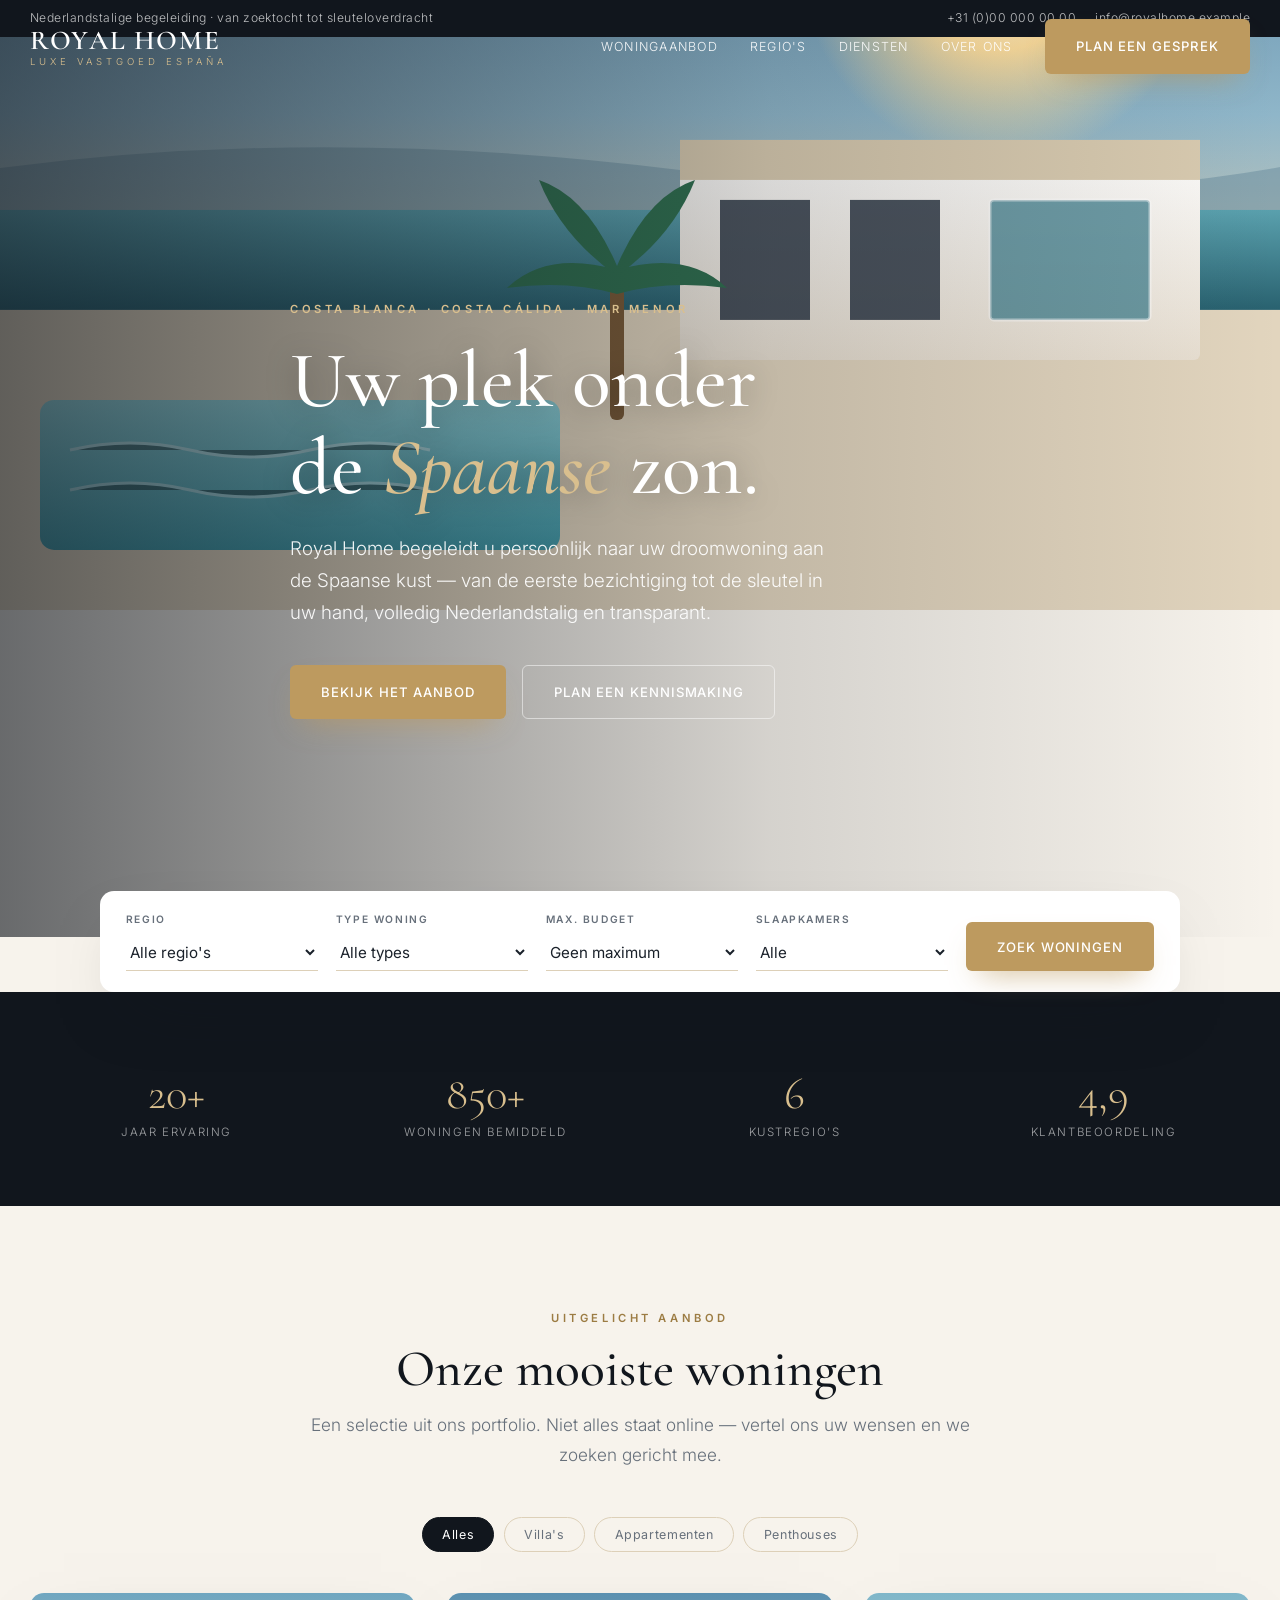
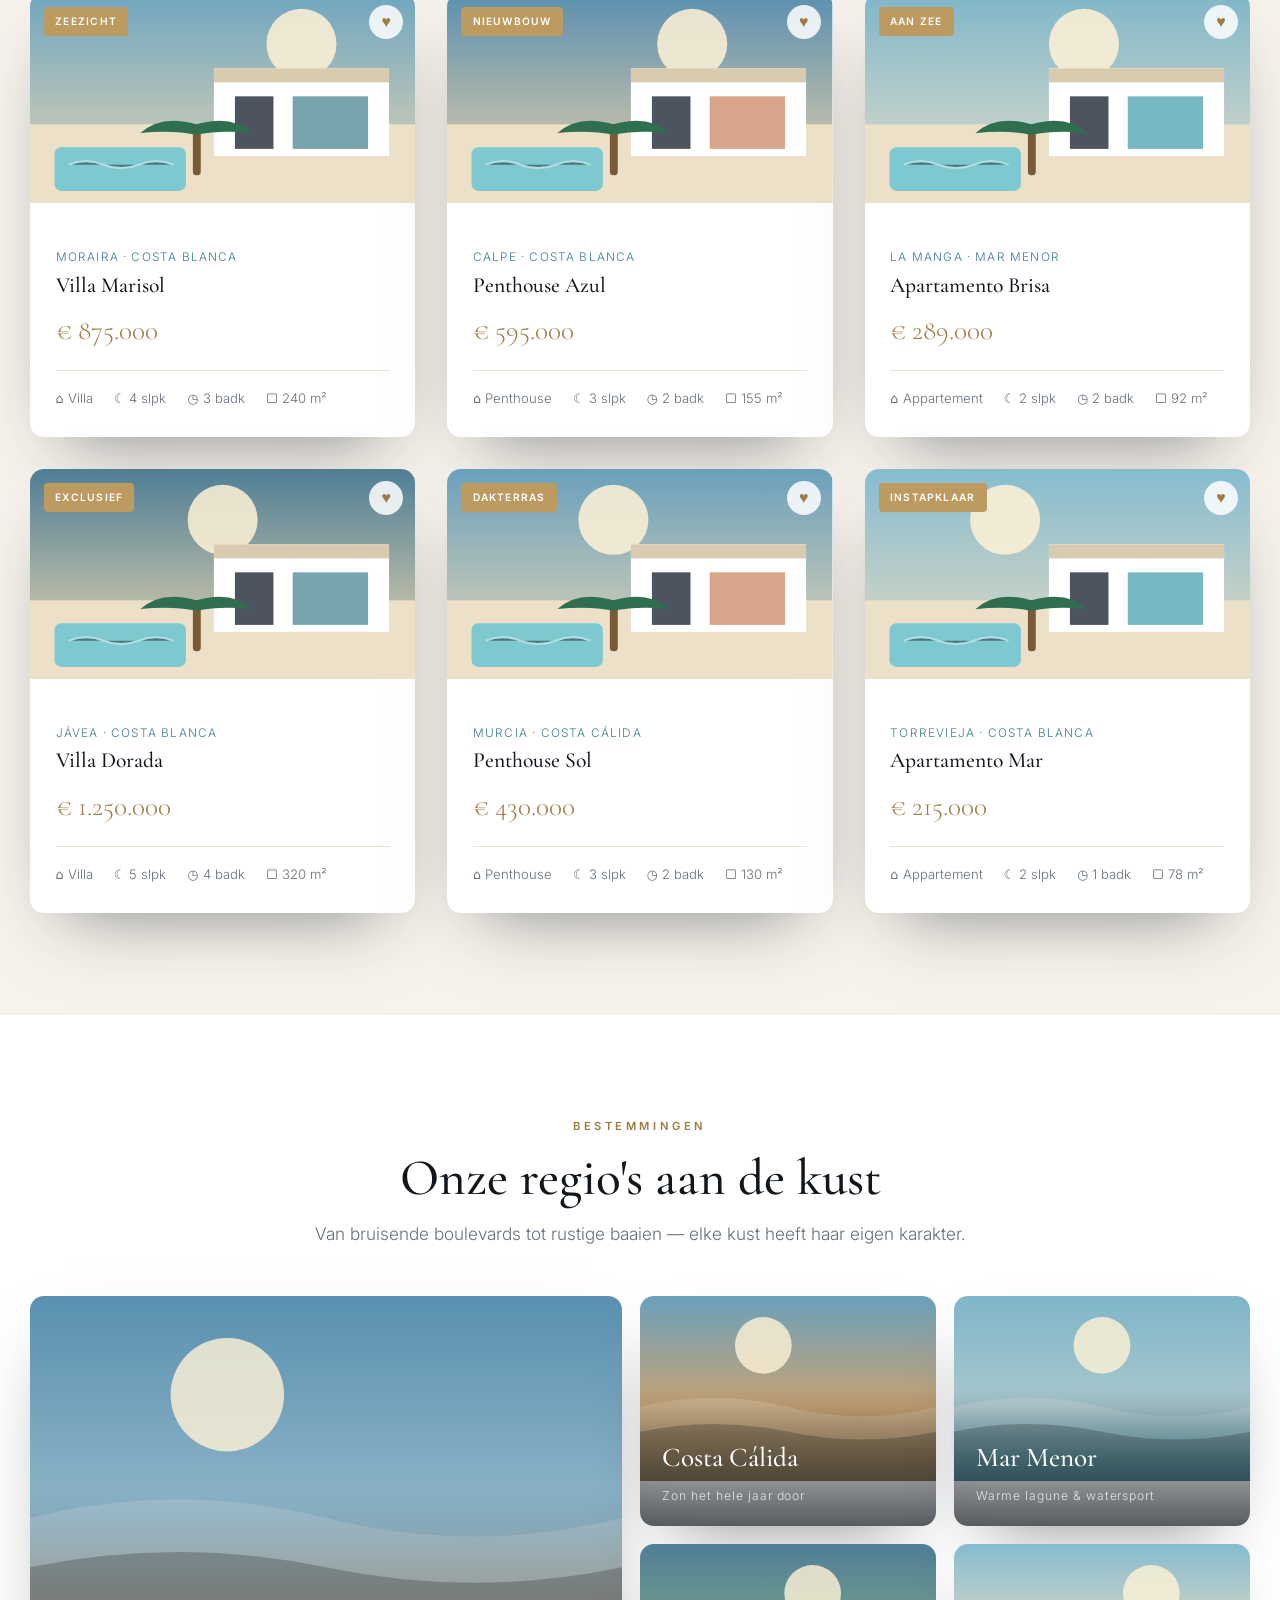
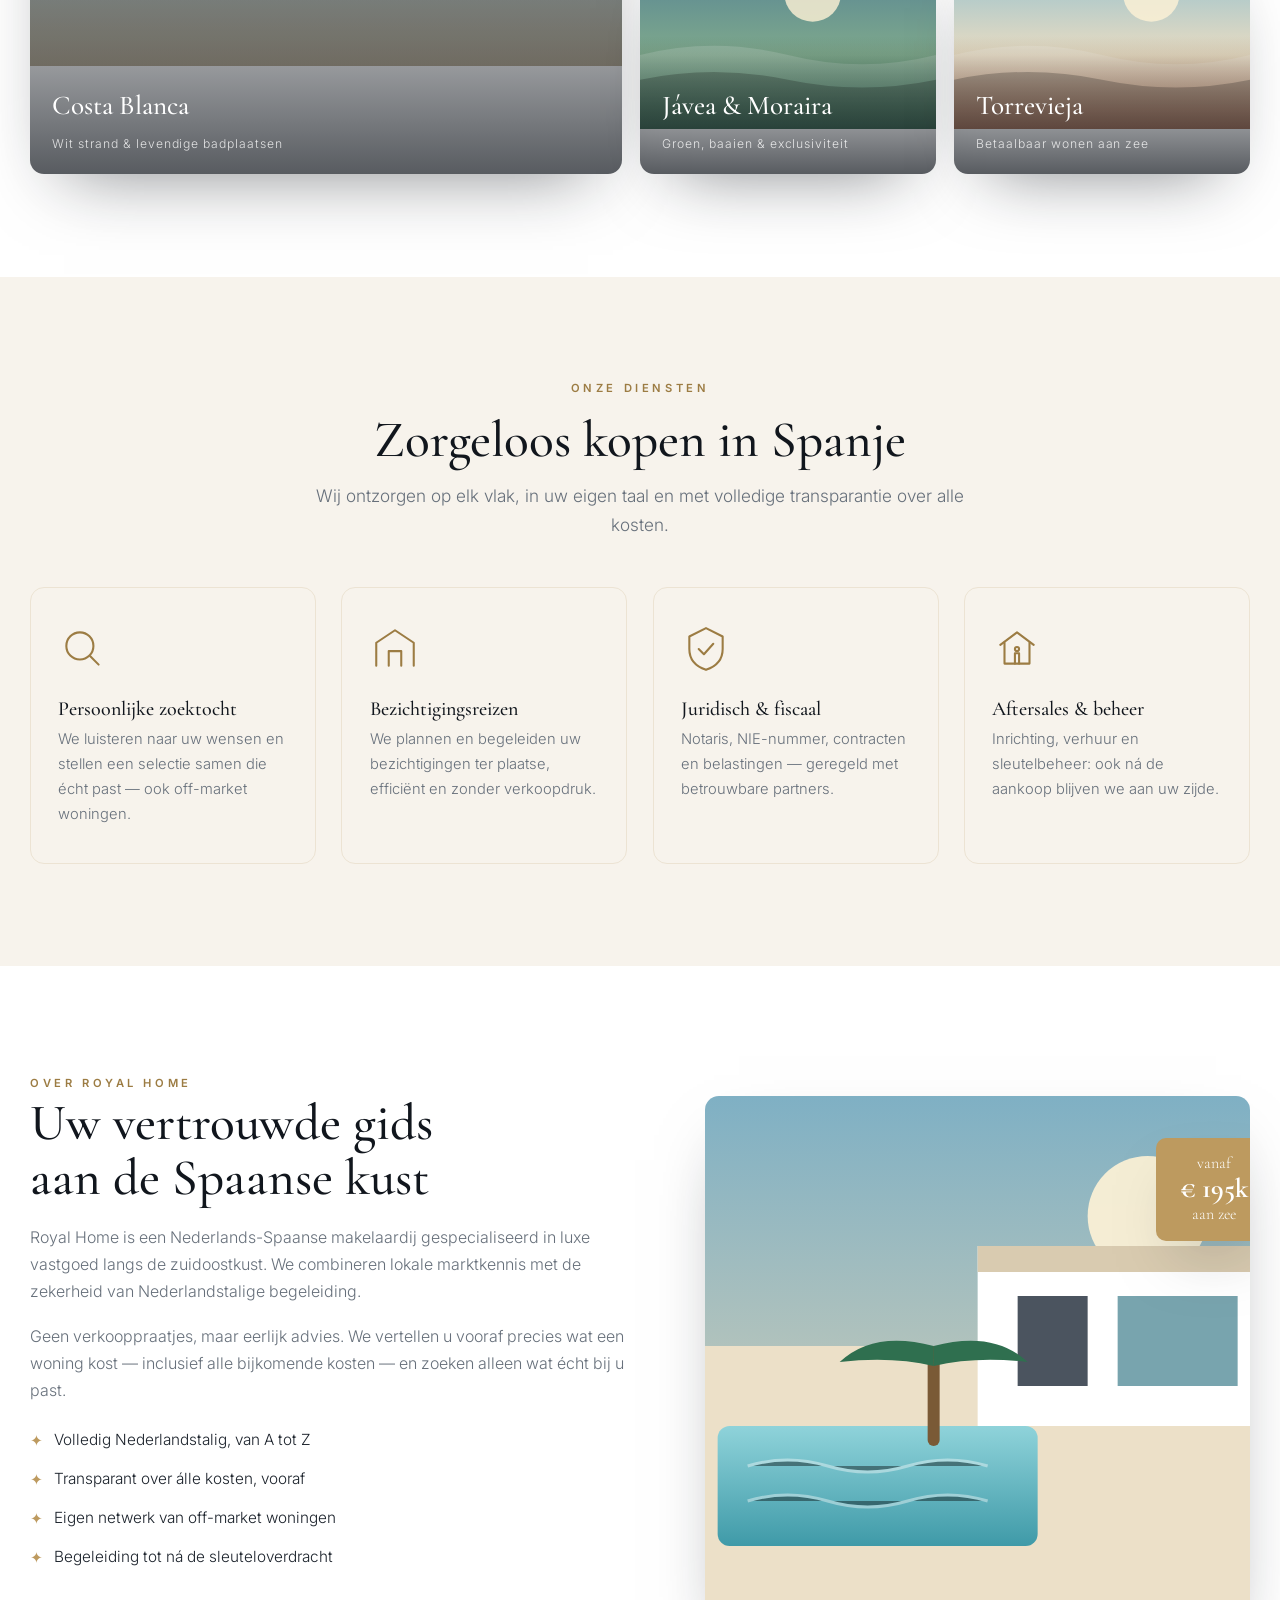
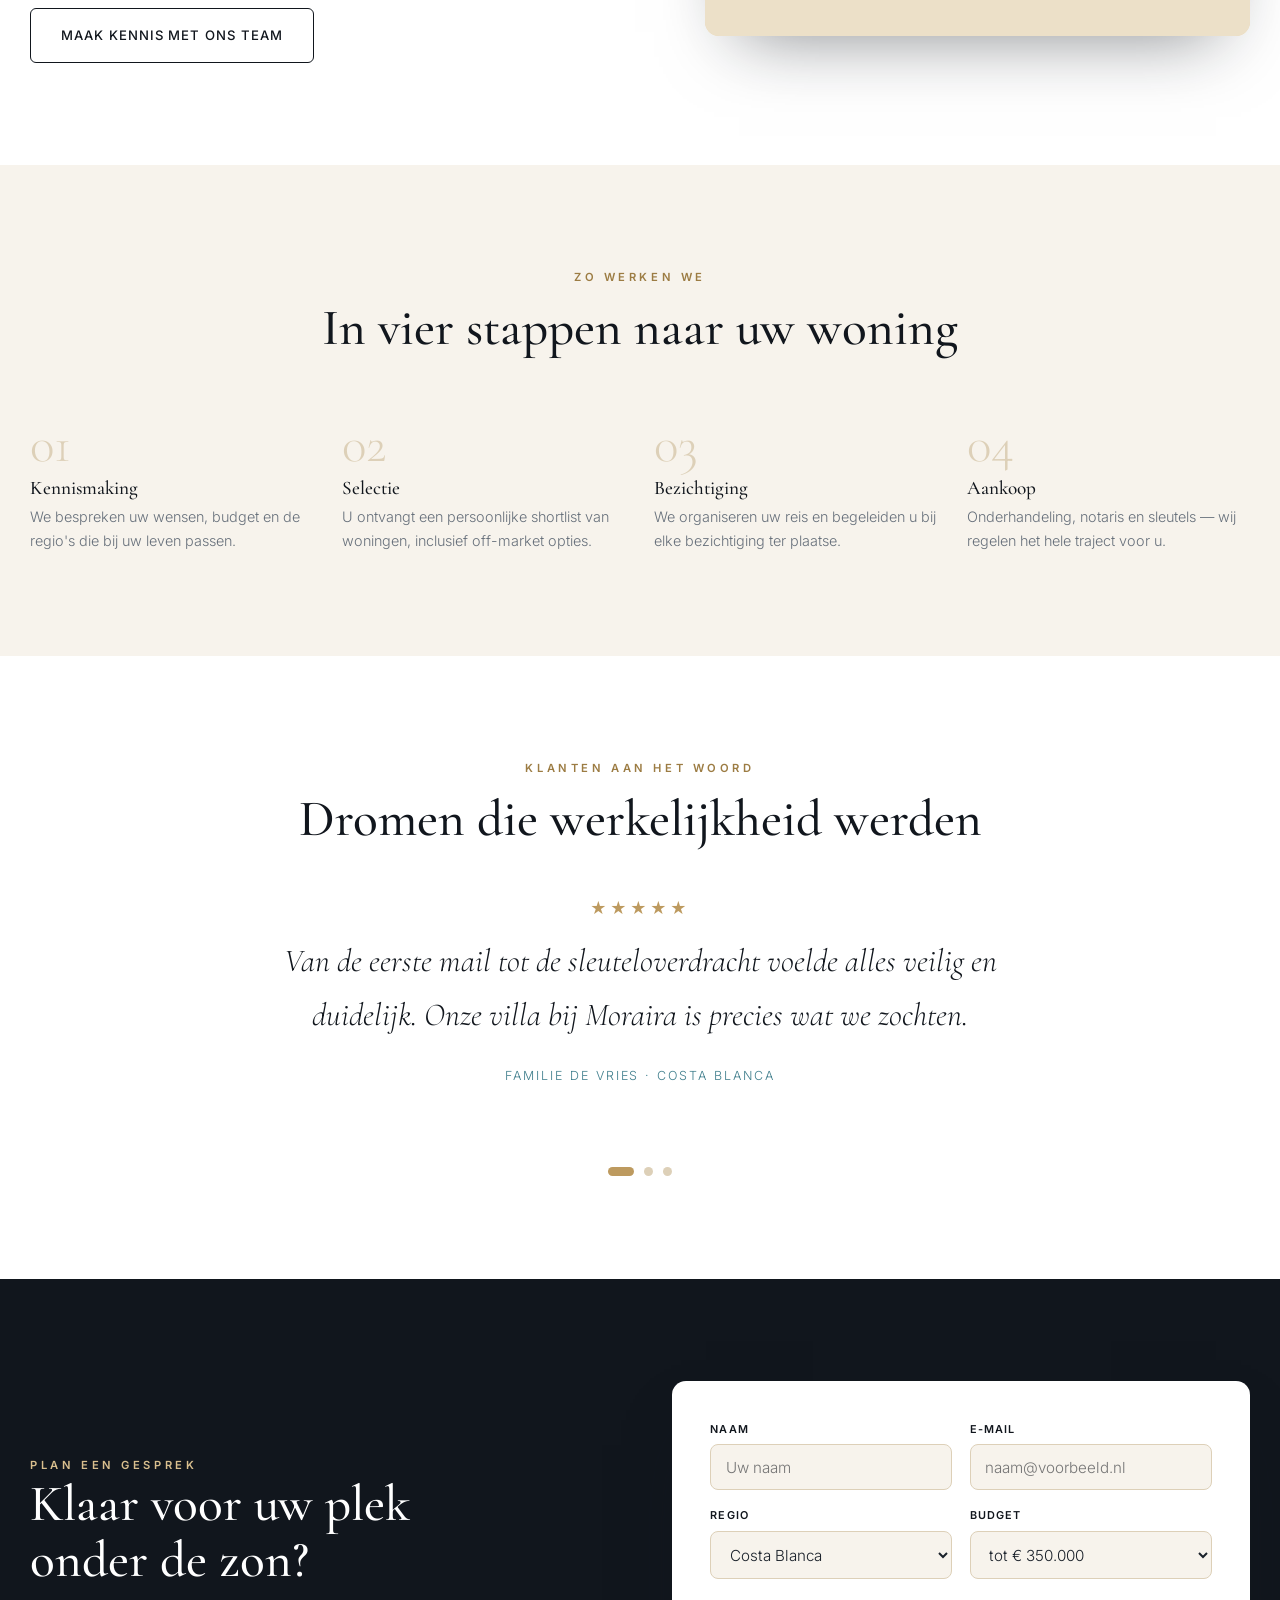
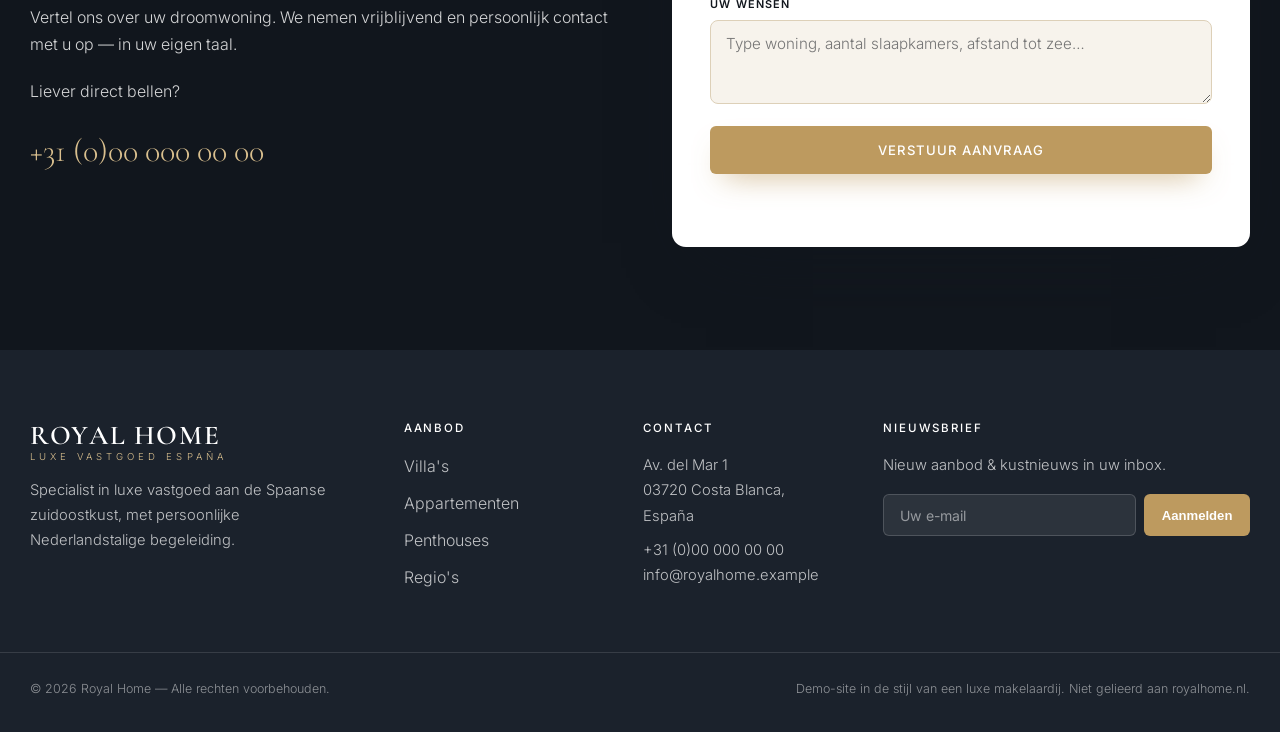
==== commit 942bb89f: "Royal Home: use real stock photos (Unsplash) with SVG fallback Layer real photography over each SVG " ====
--- a/website/royalhome/index.html
+++ b/website/royalhome/index.html
@@ -100,6 +100,10 @@
 .hero{position:relative;height:100vh;min-height:680px;overflow:hidden;color:#fff;display:flex;align-items:center}
 .scene{position:absolute;inset:0;z-index:0}
 .scene svg{width:100%;height:100%;display:block}
+/* real photo layered over the SVG fallback (img removes itself on load error) */
+.photo{position:absolute;inset:0;width:100%;height:100%;object-fit:cover;z-index:1;
+  opacity:0;transition:opacity .8s var(--ease)}
+.photo.loaded{opacity:1}
 .sun{animation:sunGlow 6s ease-in-out infinite}
 @keyframes sunGlow{0%,100%{opacity:.92}50%{opacity:1}}
 .palm{transform-box:fill-box;transform-origin:bottom center;animation:sway 5s ease-in-out infinite}
@@ -333,6 +337,7 @@
 <!-- HERO -->
 <section class="hero" id="home">
   <div class="scene" data-parallax="0.25">
+    <img class="photo" alt="" data-src="https://images.unsplash.com/photo-1512917774080-9991f1c4c750?auto=format&fit=crop&w=1920&q=80" />
     <svg viewBox="0 0 1440 900" preserveAspectRatio="xMidYMid slice" aria-hidden="true">
       <defs>
         <linearGradient id="sky" x1="0" y1="0" x2="0" y2="1">
@@ -479,6 +484,7 @@
       <a href="#contact" class="btn btn-line" style="margin-top:1.6rem">Maak kennis met ons team</a>
     </div>
     <div class="about-art reveal d1">
+      <img class="photo" alt="Luxe villa met zwembad aan de Spaanse kust" data-src="https://images.unsplash.com/photo-1600596542815-ffad4c1539a9?auto=format&fit=crop&w=1200&q=80" />
       <svg viewBox="0 0 600 540" preserveAspectRatio="xMidYMid slice" aria-hidden="true" style="width:100%;height:100%">
         <defs>
           <linearGradient id="abSky" x1="0" y1="0" x2="0" y2="1"><stop offset="0" stop-color="#7fb0c4"/><stop offset="100%" stop-color="#e9d7b4"/></linearGradient>
@@ -595,6 +601,17 @@
 window.addEventListener('load',()=>setTimeout(()=>$('#loader').classList.add('done'),900));
 $('#yr').textContent=new Date().getFullYear();
 
+/* photo loader: laad echte foto's; valt terug op de SVG-scène bij fout/offline */
+function loadPhotos(root=document){
+  root.querySelectorAll('img.photo[data-src]').forEach(img=>{
+    const url=img.getAttribute('data-src');
+    img.removeAttribute('data-src');
+    img.addEventListener('load',()=>img.classList.add('loaded'));
+    img.addEventListener('error',()=>img.remove()); // toon SVG-fallback eronder
+    img.src=url;
+  });
+}
+
 /* header */
 const header=$('#header');let lastY=0;
 const onScroll=()=>{
@@ -642,13 +659,14 @@
       <g fill="#2f6f4f"><path d="M190 150 q-40 -12 -64 10 q36 -4 64 2Z"/><path d="M190 150 q40 -12 64 10 q-36 -4 -64 2Z"/></g></g>
   </svg>`;
 }
+const IMG=(id,w=900)=>`https://images.unsplash.com/photo-${id}?auto=format&fit=crop&w=${w}&q=80`;
 const properties=[
-  {n:'Villa Marisol',loc:'Moraira · Costa Blanca',reg:'Costa Blanca',type:'Villa',price:875000,beds:4,baths:3,m2:240,tag:'Zeezicht',pal:['#6fa6c0','#e9d7b4','#3f7e8c']},
-  {n:'Penthouse Azul',loc:'Calpe · Costa Blanca',reg:'Costa Blanca',type:'Penthouse',price:595000,beds:3,baths:2,m2:155,tag:'Nieuwbouw',pal:['#5a90b0','#f0d3a8','#c87f5a']},
-  {n:'Apartamento Brisa',loc:'La Manga · Mar Menor',reg:'Mar Menor',type:'Appartement',price:289000,beds:2,baths:2,m2:92,tag:'Aan zee',pal:['#7fb6c9','#e6e0cc','#3f9aa8']},
-  {n:'Villa Dorada',loc:'Jávea · Costa Blanca',reg:'Costa Blanca',type:'Villa',price:1250000,beds:5,baths:4,m2:320,tag:'Exclusief',pal:['#4f7e96','#f2dcb0','#3f7e8c']},
-  {n:'Penthouse Sol',loc:'Murcia · Costa Cálida',reg:'Costa Cálida',type:'Penthouse',price:430000,beds:3,baths:2,m2:130,tag:'Dakterras',pal:['#6aa0bc','#ecd9b6','#c87f5a']},
-  {n:'Apartamento Mar',loc:'Torrevieja · Costa Blanca',reg:'Costa Blanca',type:'Appartement',price:215000,beds:2,baths:1,m2:78,tag:'Instapklaar',pal:['#86bcd0','#e9dcc2','#3f9aa8']},
+  {n:'Villa Marisol',loc:'Moraira · Costa Blanca',reg:'Costa Blanca',type:'Villa',price:875000,beds:4,baths:3,m2:240,tag:'Zeezicht',pal:['#6fa6c0','#e9d7b4','#3f7e8c'],img:'1613490493576-7fde63acd811'},
+  {n:'Penthouse Azul',loc:'Calpe · Costa Blanca',reg:'Costa Blanca',type:'Penthouse',price:595000,beds:3,baths:2,m2:155,tag:'Nieuwbouw',pal:['#5a90b0','#f0d3a8','#c87f5a'],img:'1502672260266-1c1ef2d93688'},
+  {n:'Apartamento Brisa',loc:'La Manga · Mar Menor',reg:'Mar Menor',type:'Appartement',price:289000,beds:2,baths:2,m2:92,tag:'Aan zee',pal:['#7fb6c9','#e6e0cc','#3f9aa8'],img:'1502005229762-cf1b2da7c5d6'},
+  {n:'Villa Dorada',loc:'Jávea · Costa Blanca',reg:'Costa Blanca',type:'Villa',price:1250000,beds:5,baths:4,m2:320,tag:'Exclusief',pal:['#4f7e96','#f2dcb0','#3f7e8c'],img:'1600585154340-be6161a56a0c'},
+  {n:'Penthouse Sol',loc:'Murcia · Costa Cálida',reg:'Costa Cálida',type:'Penthouse',price:430000,beds:3,baths:2,m2:130,tag:'Dakterras',pal:['#6aa0bc','#ecd9b6','#c87f5a'],img:'1493809842364-78817add7ffb'},
+  {n:'Apartamento Mar',loc:'Torrevieja · Costa Blanca',reg:'Costa Blanca',type:'Appartement',price:215000,beds:2,baths:1,m2:78,tag:'Instapklaar',pal:['#86bcd0','#e9dcc2','#3f9aa8'],img:'1560448204-e02f11c3d0e2'},
 ];
 const propsWrap=$('#props');
 function fmt(n){return '€ '+n.toLocaleString('nl-NL');}
@@ -661,9 +679,10 @@
     el.className='prop';
     el.innerHTML=`
       <div class="prop-art" data-i="${idx}">
-        <span class="prop-badge">${p.tag}</span>
-        <button class="prop-fav" aria-label="Bewaren">♥</button>
+        <span class="prop-badge" style="z-index:2">${p.tag}</span>
+        <button class="prop-fav" style="z-index:2" aria-label="Bewaren">♥</button>
         ${villaScene(idx+1,p.pal)}
+        <img class="photo" alt="${p.n}, ${p.loc}" data-src="${IMG(p.img,900)}" />
       </div>
       <div class="prop-body">
         <div class="prop-loc">${p.loc}</div>
@@ -678,6 +697,7 @@
   // wire interactions
   $$('.prop-fav',propsWrap).forEach(b=>b.addEventListener('click',e=>{e.stopPropagation();b.classList.toggle('on');}));
   $$('.prop-art',propsWrap).forEach(a=>a.addEventListener('click',()=>openLB(+a.dataset.i)));
+  loadPhotos(propsWrap);
 }
 let activeFilter='all';
 function applyFilters(){
@@ -713,29 +733,35 @@
     <path d="M0 220 Q120 195 240 220 T480 220 V300 H0Z" fill="rgba(0,0,0,.22)"/></svg>`;
 }
 const regions=[
-  {n:'Costa Blanca',d:'Wit strand & levendige badplaatsen',big:true,pal:['#5a90b0','#8fb6c9','#e9d7b4']},
-  {n:'Costa Cálida',d:'Zon het hele jaar door',pal:['#6aa0bc','#c8a374','#9c7c43']},
-  {n:'Mar Menor',d:'Warme lagune & watersport',pal:['#7fb6c9','#a9c7cd','#3f9aa8']},
-  {n:'Jávea & Moraira',d:'Groen, baaien & exclusiviteit',pal:['#4f7e96','#7fa98c','#2f6f4f']},
-  {n:'Torrevieja',d:'Betaalbaar wonen aan zee',pal:['#86bcd0','#e9dcc2','#c87f5a']},
+  {n:'Costa Blanca',d:'Wit strand & levendige badplaatsen',big:true,pal:['#5a90b0','#8fb6c9','#e9d7b4'],img:'1512453979798-5ea266f8880c'},
+  {n:'Costa Cálida',d:'Zon het hele jaar door',pal:['#6aa0bc','#c8a374','#9c7c43'],img:'1504893524553-b855bce32c67'},
+  {n:'Mar Menor',d:'Warme lagune & watersport',pal:['#7fb6c9','#a9c7cd','#3f9aa8'],img:'1507525428034-b723cf961d3e'},
+  {n:'Jávea & Moraira',d:'Groen, baaien & exclusiviteit',pal:['#4f7e96','#7fa98c','#2f6f4f'],img:'1533104816931-20fa691ff6ca'},
+  {n:'Torrevieja',d:'Betaalbaar wonen aan zee',pal:['#86bcd0','#e9dcc2','#c87f5a'],img:'1559827260-dc66d52bef19'},
 ];
 const layoutR=['big','','','',''];
 const regWrap=$('#regions');
 regions.forEach((r,i)=>{
   const d=document.createElement('div');
   d.className='region '+(layoutR[i]||'');
-  d.innerHTML=regionScene(i+1,r.pal)+`<div class="cap"><b>${r.n}</b><span>${r.d}</span></div>`;
+  d.innerHTML=regionScene(i+1,r.pal)+`<img class="photo" alt="${r.n}" data-src="${IMG(r.img,r.big?1200:700)}" />`+`<div class="cap" style="z-index:3"><b>${r.n}</b><span>${r.d}</span></div>`;
   d.addEventListener('click',()=>{$('#sRegion').value=(r.n==='Jávea & Moraira'||r.n==='Torrevieja')?'Costa Blanca':r.n;
     $('#searchbar').dispatchEvent(new Event('submit'));});
   regWrap.appendChild(d);
 });
+loadPhotos(regWrap);
+
+/* statische foto's (hero, over ons) */
+loadPhotos(document);
 
 /* ---- lightbox (property gallery) ---- */
 const lb=$('#lb'),lbStage=$('#lbStage'),lbCap=$('#lbCap');let lbI=0;
 function renderLB(){
   const p=properties[lbI];
-  lbStage.querySelectorAll('svg').forEach(n=>n.remove());
+  lbStage.querySelectorAll('svg,.photo').forEach(n=>n.remove());
   lbStage.insertAdjacentHTML('afterbegin',villaScene(lbI+1,p.pal).replace('class="scene-svg"','style="position:absolute;inset:0;width:100%;height:100%"'));
+  lbStage.insertAdjacentHTML('afterbegin',`<img class="photo" alt="${p.n}" data-src="${IMG(p.img,1600)}" />`);
+  loadPhotos(lbStage);
   lbCap.innerHTML=`${p.n} — ${fmt(p.price)}<small>${p.loc} · ${p.beds} slpk · ${p.baths} badk · ${p.m2} m²</small>`;
 }
 function openLB(i){lbI=i;renderLB();lb.classList.add('open');document.body.style.overflow='hidden';}
